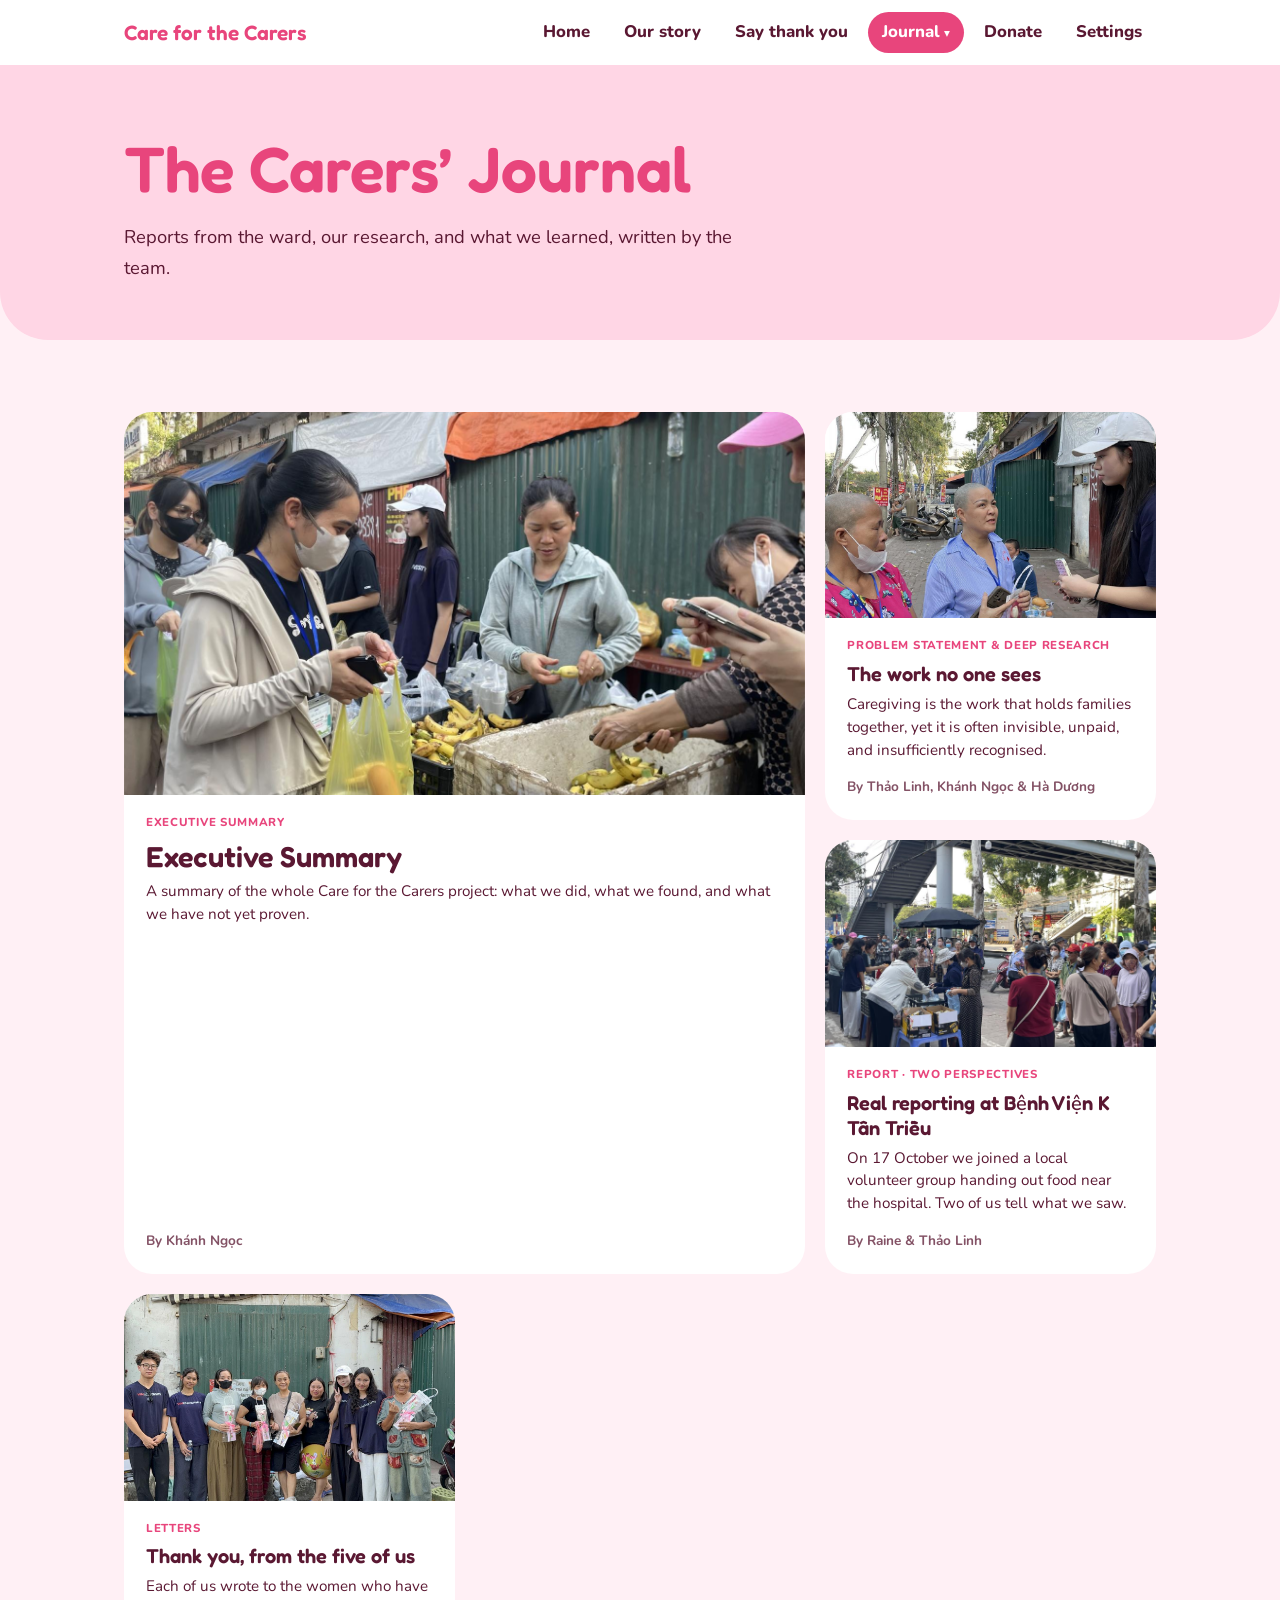
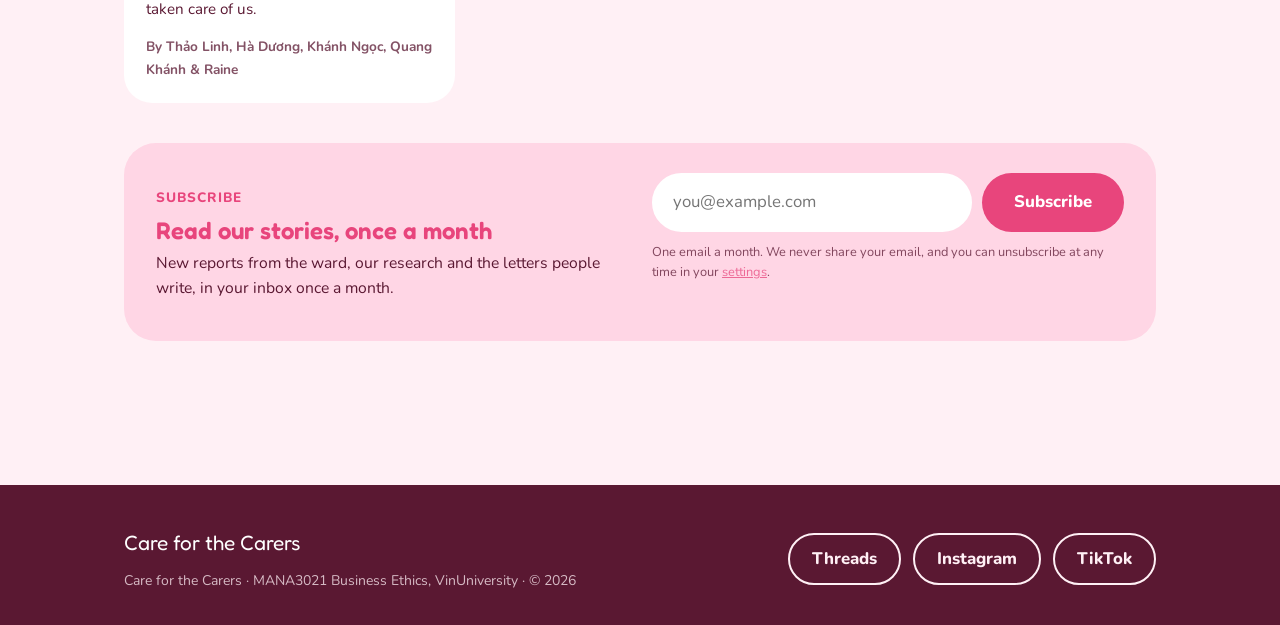
==== Bizethics/blog.html @ f66e5d3a "Add personal settings, live tracking badge, children photos and a new Journal draft - Personal setti" ====
<!DOCTYPE html>
<html lang="en">
<head>
<meta charset="utf-8">
<meta name="viewport" content="width=device-width, initial-scale=1">
<title>The Carers’ Journal · Care for the Carers</title>
<meta name="description" content="Reports from the ward, our research, and what we learned, written by the Care for the Carers team.">
<link rel="preconnect" href="https://fonts.googleapis.com">
<link href="https://fonts.googleapis.com/css2?family=Fredoka:wght@500;600&family=Nunito:wght@400;600;700;800&display=swap" rel="stylesheet">
<link rel="stylesheet" href="webbiz.css">
</head>
<body>

<nav>
  <div class="wrap">
    <a class="brand" href="web.html">Care for the Carers</a>
    <button class="menu-btn" type="button" aria-expanded="false">Menu</button>
    <ul>
      <li><a href="web.html">Home</a></li>
      <li><a href="story.html">Our story</a></li>
      <li><a href="thank-you.html">Say thank you</a></li>
      <li class="has-sub"><a href="blog.html">Journal<span class="caret" aria-hidden="true">&#9662;</span></a><ul class="sub" data-journal></ul></li>
      <li><a href="donate.html">Donate</a></li>
      <li><a href="account.html">Settings</a></li>
    </ul>
  </div>
</nav>

<main id="blog"></main>

<div class="lb" id="lb" aria-hidden="true"><img id="lbImg" alt=""></div>

<footer>
  <div class="wrap">
    <div><div class="brand">Care for the Carers</div><small>Care for the Carers · MANA3021 Business Ethics, VinUniversity · © 2026</small></div>
    <div class="social">
      <a href="https://www.threads.com/@dearm0m___?xmt=AQG04RvTUE1UEmttTiscVIee2t9sTj5icMl1IoDCkXUpfE8" target="_blank" rel="noopener">Threads</a>
      <a href="https://www.instagram.com/dearm0m___/" target="_blank" rel="noopener">Instagram</a>
      <a href="https://www.tiktok.com/@dearm0m___?fbclid=PAZXh0bgNhZW0CMTEAcGRvZgJzcnRjBmFwcF9pZA85MzY2MTk3NDMzOTI0NTkAAafg11mD12dhVJ9uT3EhNjr3ufzcEZuEaGsdpc_GfztZ3JC1G10YS2GTT2I4hw_aem_os5w2HNYPnUmmOeqrgshLQ" target="_blank" rel="noopener">TikTok</a>
    </div>
  </div>
</footer>

<script src="site-data.js"></script>
<script src="site.js"></script>
<script>
  // Journal: blog.html lists every report; blog.html?post=<slug> shows one. Posts live in site-data.js.
  var esc = Site.esc, box = document.getElementById("blog");
  var slug = new URLSearchParams(location.search).get("post");
  // Hidden drafts are not listed anywhere, but open from a direct link so the team can write them
  var post = SITE.posts.concat(SITE.hiddenPosts || []).filter(function (p) { return p.slug === slug; })[0];

  function youtube(url) {
    var id = (url.match(/(?:youtu\.be\/|v=|embed\/)([\w-]{11})/) || [])[1];
    return id ? "https://www.youtube.com/embed/" + id : "";
  }

  // A paragraph kept word for word, with its key phrases highlighted
  function marked(text, marks) {
    var html = esc(text);
    (marks || []).forEach(function (m) {
      var e = esc(m), i = html.indexOf(e);
      if (i < 0) { console.warn("Highlight not found in paragraph:", m); return; }
      html = html.slice(0, i) + '<mark>' + e + '</mark>' + html.slice(i + e.length);
    });
    return html;
  }

  function block(b) {
    if (typeof b === "string") return '<p>' + esc(b) + '</p>';
    if (b.p) return '<p>' + marked(b.p, b.mark) + '</p>';
    if (b.person) return '<div class="person"><span class="avatar" aria-hidden="true">' + esc(b.person.charAt(0)) + '</span>' +
      '<div><h2>' + esc(b.title || b.person) + '</h2><span class="role">' + esc(b.person) + ' · ' + esc(b.role || "") + '</span>' +
      (b.quote ? '<p class="sum-quote">“' + esc(b.quote) + '”</p>' : "") + '</div></div>';
    if (b.h) return '<h2 id="' + anchor(b.h) + '">' + esc(b.h) + '</h2>';
    if (b.list) return '<ul class="prose-list">' + b.list.map(function (t) { return '<li>' + marked(t, b.mark) + '</li>'; }).join("") + '</ul>';
    if (b.stat) return '<div class="stat-block"><b>' + esc(b.stat) + '</b><span>' + esc(b.text) + '</span>' + (b.source ? '<cite>' + esc(b.source) + '</cite>' : "") + '</div>';
    if (b.quote) return '<blockquote><p>' + esc(b.quote) + '</p>' + (b.by ? '<span class="by">' + esc(b.by) + '</span>' : "") + '</blockquote>';
    if (b.image) return '<figure' + (b.tall ? ' class="tall"' : "") + '><img src="' + esc(b.image) + '" alt="' + esc(b.caption || "") + '" data-zoom onerror="this.parentNode.remove()">' + (b.caption ? '<figcaption>' + esc(b.caption) + '</figcaption>' : "") + '</figure>';
    if (b.todo) return '<p class="todo">' + esc(b.todo) + '</p>';
    if ("video" in b) {
      var src = b.video ? youtube(b.video) : "";
      return src
        ? '<div class="video"><iframe src="' + esc(src) + '" title="' + esc(b.title || "Video") + '" allow="encrypted-media; picture-in-picture" allowfullscreen loading="lazy"></iframe></div>'
        : '<div class="video empty"><b>Video coming soon</b><span>' + esc(b.title || "") + '</span></div>';
    }
    if (b.table) return '<div class="tablebox"><table><thead><tr>' +
      b.table.head.map(function (h) { return '<th>' + esc(h) + '</th>'; }).join("") + '</tr></thead><tbody>' +
      b.table.rows.map(function (r) { return '<tr>' + r.map(function (c) { return '<td>' + esc(c) + '</td>'; }).join("") + '</tr>'; }).join("") +
      '</tbody></table></div>';
    return "";
  }

  // An id for a section heading, so the agenda can link to it
  function anchor(text) {
    return "s-" + text.toLowerCase().normalize("NFD").replace(/[̀-ͯ]/g, "").replace(/[^a-z0-9]+/g, "-").replace(/^-|-$/g, "");
  }

  // Side outline, like Google Docs: a dash per section that opens into the list of titles on hover or tap
  var outline = "";
  function agenda(list, title, hasSources) {
    var items = list.filter(function (b) { return b && b.h; }).map(function (b) {
      return '<li><a href="#' + anchor(b.h) + '"><span class="dash" aria-hidden="true"></span><span class="label">' + esc(b.h) + '</span></a></li>';
    });
    if (hasSources) items.push('<li><a href="#s-references"><span class="dash" aria-hidden="true"></span><span class="label">References</span></a></li>');
    return '<nav class="outline" id="outline" aria-label="' + esc(title) + '">' +
      '<button class="outline-toggle" type="button" aria-expanded="false" aria-controls="outline">' + esc(title) + '</button>' +
      '<b class="outline-title">' + esc(title) + '</b><ol>' + items.join("") + '</ol></nav>';
  }

  // Stat blocks that follow each other sit side by side in one grid
  function body(list, hasSources) {
    var html = "", stats = [];
    function flush() { if (stats.length) html += '<div class="stat-grid">' + stats.join("") + '</div>'; stats = []; }
    list.forEach(function (b) {
      if (b && b.toc) outline = agenda(list, b.toc, hasSources);
      else if (b && b.stat) stats.push(block(b));
      else { flush(); html += block(b); }
    });
    flush();
    return html;
  }

  // Shows the outline beside the article and marks the section being read
  function startOutline() {
    if (!outline) return;
    document.body.insertAdjacentHTML("beforeend", outline);
    var nav = document.getElementById("outline"), toggle = nav.querySelector(".outline-toggle");
    var links = [].slice.call(nav.querySelectorAll("a"));
    var targets = links.map(function (a) { return document.getElementById(a.getAttribute("href").slice(1)); });

    function mark() {
      var current = 0;
      targets.forEach(function (t, i) { if (t && t.getBoundingClientRect().top < window.innerHeight * 0.35) current = i; });
      links.forEach(function (a, i) { a.classList.toggle("on", i === current); });
      var article = document.querySelector(".article"), r = article.getBoundingClientRect();
      nav.classList.toggle("shown", r.top < window.innerHeight * 0.6 && r.bottom > window.innerHeight * 0.4);
    }
    window.addEventListener("scroll", mark, { passive: true });
    window.addEventListener("resize", mark);
    mark();

    // On touch screens there is no hover: tap the dashes to open, tap a title or outside to close
    function setOpen(open) { nav.classList.toggle("open", open); toggle.setAttribute("aria-expanded", open); }
    toggle.addEventListener("click", function () { setOpen(!nav.classList.contains("open")); });
    nav.addEventListener("click", function (e) { if (e.target.closest("a")) setOpen(false); });
    document.addEventListener("click", function (e) { if (!nav.contains(e.target)) setOpen(false); });
  }

  function source(s) {
    if (typeof s === "string") return '<li>' + esc(s) + '</li>';
    return '<li>' + esc(s.text) + (s.url ? ': <a href="' + esc(s.url) + '" target="_blank" rel="noopener">' + esc(s.url) + '</a>' : "") + '</li>';
  }

  function minutes(p) {
    var words = p.body.reduce(function (n, b) {
      var t = typeof b === "string" ? b : (b.p || b.quote || b.text || "");
      return n + t.split(/\s+/).length;
    }, 0);
    return Math.max(1, Math.round(words / 200));
  }

  if (post) {
    document.title = post.title + " · The Carers’ Journal";
    var others = SITE.posts.filter(function (p) { return p !== post; });
    box.innerHTML =
      '<header class="page-head article-head"><div class="wrap narrow">' +
        '<a class="back" href="blog.html">← All reports</a>' +
        '<span class="kicker-pill">' + esc(post.kicker) + (post.draft ? ' <span class="draft-tag">Draft</span>' : "") + '</span>' +
        '<h1>' + esc(post.title) + '</h1>' +
        '<p>' + esc(post.standfirst) + '</p>' +
        '<div class="byline"><span class="authors">By ' + esc(Site.authors(post)) + '</span><span>' + esc(Site.longDate(post.date)) + '</span><span>' + minutes(post) + ' min read</span></div>' +
      '</div></header>' +
      '<article class="wrap narrow article">' +
        ("audio" in post ? (post.audio
          ? '<div class="listen"><span>🎧 Listen to this report</span><audio controls preload="none" src="' + esc(post.audio) + '"></audio></div>'
          : '<div class="listen empty"><span>🎧 Voice reading coming soon</span></div>') : "") +
        (post.image ? '<figure class="hero-img' + (post.imageTall ? " tall" : "") + '"><img src="' + esc(post.image) + '" alt="' + esc(post.caption || "") + '" data-zoom onerror="this.parentNode.remove()">' + (post.caption ? '<figcaption>' + esc(post.caption) + '</figcaption>' : "") + '</figure>' : "") +
        '<div class="prose">' + body(post.body, post.sources && post.sources.length > 0) + '</div>' +
        (post.sources && post.sources.length ? '<div class="sources" id="s-references"><h2>References</h2><ul>' + post.sources.map(source).join("") + '</ul></div>' : "") +
        '<div data-subscribe="article"></div>' +
      '</article>' +
      '<section class="wrap" style="padding-top: 24px;"><h2>More from the Journal</h2><div class="journal">' +
        others.slice(0, 3).map(function (p) { return Site.journalCard(p, false); }).join("") +
      '</div></section>';
    startOutline();
  } else {
    box.innerHTML =
      '<header class="page-head"><div class="wrap"><h1>The Carers’ Journal</h1>' +
      '<p>Reports from the ward, our research, and what we learned, written by the team.</p></div></header>' +
      '<section><div class="wrap"><div class="journal">' +
        SITE.posts.map(function (p, i) { return Site.journalCard(p, i === 0); }).join("") +
      '</div><div data-subscribe="journal"></div></div></section>';
  }
</script>
</body>
</html>
---- Bizethics/webbiz.css ----
/* Care for the Carers: shared styles for every page */
:root { --blush:#fff0f5; --petal:#ffd6e5; --rose:#e8457c; --berry:#5a1832; --peach:#ffc5a8; --white:#fff; --green:#1f9d63; --ink:#2b1d16; --paper:#fbf7f0; }
* { box-sizing: border-box; margin: 0; }
html { scroll-behavior: smooth; }
body { font-family: "Nunito", system-ui, sans-serif; background: var(--blush); color: var(--berry); line-height: 1.7; font-size: 1.05rem; }
h1, h2, h3 { font-family: "Fredoka", "Nunito", sans-serif; font-weight: 600; line-height: 1.15; }
a { color: var(--rose); }
img { max-width: 100%; }
:focus-visible { outline: 3px solid var(--berry); outline-offset: 3px; }
.wrap { max-width: 1080px; margin: 0 auto; padding: 0 24px; }
section { padding: 72px 0; }
h2 { font-size: clamp(1.8rem, 4.5vw, 2.6rem); margin-bottom: 20px; color: var(--rose); }
.lede { max-width: 60ch; margin-bottom: 28px; font-size: 1.1rem; }
.eyebrow { display: inline-block; font-weight: 800; font-size: .85rem; letter-spacing: .08em; text-transform: uppercase; color: var(--rose); margin-bottom: 8px; }

/* ===== Navigation (one tab per page) ===== */
nav { background: var(--white); border-bottom: 3px solid var(--petal); position: sticky; top: 0; z-index: 20; }
nav .wrap { display: flex; justify-content: space-between; align-items: center; gap: 16px; padding-top: 12px; padding-bottom: 12px; }
nav .brand { font-family: "Fredoka", sans-serif; font-size: 1.3rem; color: var(--rose); text-decoration: none; font-weight: 600; white-space: nowrap; }
nav ul { list-style: none; padding: 0; display: flex; gap: 6px; flex-wrap: wrap; }
nav ul a { display: block; text-decoration: none; font-weight: 800; color: var(--berry); padding: 6px 14px; border-radius: 999px; transition: background .2s, color .2s; }
nav ul a:hover { color: var(--rose); background: var(--blush); }
nav ul a[aria-current="page"] { background: var(--rose); color: var(--white); }
.menu-btn { display: none; background: var(--blush); border: 0; border-radius: 12px; padding: 8px 12px; font: inherit; font-weight: 800; color: var(--berry); cursor: pointer; }
@media (max-width: 760px) {
  .menu-btn { display: block; }
  nav ul { display: none; position: absolute; left: 0; right: 0; top: 100%; background: var(--white); flex-direction: column; padding: 8px 16px 16px; border-bottom: 3px solid var(--petal); }
  nav.open ul { display: flex; }
}

/* ===== Buttons ===== */
.actions { display: flex; gap: 16px; flex-wrap: wrap; align-items: center; margin-top: 32px; }
.btn { display: inline-block; padding: 14px 32px; background: var(--rose); color: var(--white); text-decoration: none; border-radius: 999px; border: 0; font: inherit; font-weight: 800; cursor: pointer; transition: background .2s, transform .15s; }
.btn:hover { background: var(--berry); }
.btn.alt { background: var(--white); color: var(--rose); border: 3px solid var(--rose); padding: 11px 29px; }
.btn.alt:hover { background: var(--rose); color: var(--white); }
.btn:active { transform: scale(.96); }
.btn[disabled] { opacity: .5; cursor: not-allowed; }
#hugCount { font-weight: 800; }

.heart { position: fixed; z-index: 200; pointer-events: none; color: var(--rose); font-size: 1.6rem; animation: rise 1.1s ease-out forwards; }
@keyframes rise { to { transform: translate(var(--dx), -140px) scale(.4); opacity: 0; } }

/* ===== Page header + hero ===== */
.hero { background: var(--petal); padding: 88px 0 96px; border-radius: 0 0 48px 48px; }
.hero h1 { font-size: clamp(2.6rem, 9vw, 5.5rem); color: var(--rose); max-width: 12ch; }
.hero p { max-width: 52ch; margin-top: 20px; font-size: 1.2rem; }
.page-head { background: var(--petal); padding: 64px 0 56px; border-radius: 0 0 48px 48px; }
.page-head h1 { font-size: clamp(2.2rem, 7vw, 4rem); color: var(--rose); max-width: 18ch; }
.page-head p { max-width: 56ch; margin-top: 16px; font-size: 1.15rem; }

/* ===== Executive summary ===== */
.summary { display: grid; grid-template-columns: 1.3fr 1fr; gap: 40px; align-items: start; }
.summary p { margin-bottom: 16px; max-width: 62ch; }
.points { display: grid; gap: 14px; }
.points div { background: var(--white); border-radius: 24px 24px 24px 6px; padding: 18px 22px; }
.points b { display: block; font-family: "Fredoka", sans-serif; color: var(--rose); font-size: 1.15rem; }
@media (max-width: 760px) { .summary { grid-template-columns: 1fr; } }

/* ===== KPIs ===== */
.kpis { display: grid; grid-template-columns: repeat(auto-fit, minmax(220px, 1fr)); gap: 18px; }
.kpi { background: var(--white); border-radius: 28px; padding: 22px 24px; position: relative; overflow: hidden; }
.kpi .val { font-family: "Fredoka", sans-serif; font-size: 2.6rem; color: var(--rose); line-height: 1.1; display: block; }
.kpi .lbl { font-weight: 800; display: block; }
.kpi .sub { font-size: .9rem; opacity: .8; display: block; margin-top: 4px; }
.kpi .track { height: 10px; margin-top: 12px; }
.kpi .track div { height: 100%; width: 0; background: linear-gradient(90deg, var(--rose), var(--peach)); border-radius: 999px; transition: width 1.2s ease-out; }
.live { display: inline-flex; align-items: center; gap: 8px; font-weight: 800; font-size: .9rem; color: var(--green); margin-bottom: 20px; }
.live::before { content: ""; width: 10px; height: 10px; border-radius: 50%; background: var(--green); animation: pulse 1.6s infinite; }
@keyframes pulse { 50% { box-shadow: 0 0 0 6px rgba(31,157,99,.2); } }
.timeline { list-style: none; padding: 0; margin-top: 32px; border-left: 4px solid var(--petal); max-width: 640px; }
.timeline li { position: relative; padding: 0 0 18px 24px; }
.timeline li::before { content: ""; position: absolute; left: -10px; top: 6px; width: 16px; height: 16px; border-radius: 50%; background: var(--rose); border: 3px solid var(--blush); }
.timeline time { display: block; font-weight: 800; font-size: .9rem; color: var(--rose); }

/* ===== Photos + lightbox ===== */
.gallery { display: grid; grid-template-columns: repeat(auto-fit, minmax(260px, 1fr)); gap: 20px; }
.gallery figure { background: linear-gradient(135deg, var(--petal), var(--peach)); border-radius: 28px; overflow: hidden; aspect-ratio: 4/3; position: relative; }
.gallery img { width: 100%; height: 100%; object-fit: cover; display: block; transition: transform .4s; cursor: zoom-in; }
.gallery figure:hover img { transform: scale(1.06); }
.gallery figcaption { position: absolute; left: 0; right: 0; bottom: 0; padding: 10px 16px; background: rgba(90,24,50,.65); color: var(--white); font-size: .95rem; pointer-events: none; }
.lb { position: fixed; inset: 0; background: rgba(90,24,50,.88); display: none; align-items: center; justify-content: center; z-index: 100; padding: 24px; cursor: zoom-out; }
.lb.open { display: flex; }
.lb img { max-width: 100%; max-height: 90vh; border-radius: 20px; }

/* ===== Video ===== */
.videos { display: grid; grid-template-columns: repeat(auto-fit, minmax(300px, 1fr)); gap: 24px; }
.video { aspect-ratio: 16/9; border-radius: 28px; overflow: hidden; background: var(--petal); }
.video iframe { width: 100%; height: 100%; border: 0; display: block; }
.video.empty { display: flex; flex-direction: column; align-items: center; justify-content: center; text-align: center; padding: 24px; border: 3px dashed var(--rose); background: var(--white); }
.video.empty b { font-family: "Fredoka", sans-serif; font-size: 1.3rem; color: var(--rose); }
.video-title { font-weight: 800; margin-top: 10px; }

/* ===== Donate ===== */
.band { background: var(--berry); color: var(--blush); border-radius: 48px; padding: 48px 40px; display: grid; grid-template-columns: 1fr auto; gap: 24px; align-items: center; }
.band h2 { color: var(--white); }
.band .track { background: rgba(255,255,255,.2); }
@media (max-width: 760px) { .band { grid-template-columns: 1fr; padding: 36px 24px; } }
.donate { background: var(--white); border-radius: 48px; padding: 48px 32px; }
.donate .box { display: grid; grid-template-columns: 1fr auto; gap: 32px; align-items: center; }
.chips { display: flex; gap: 10px; flex-wrap: wrap; margin-top: 20px; }
.chip { padding: 8px 18px; border-radius: 999px; border: 3px solid var(--petal); background: var(--white); color: var(--berry); font: inherit; font-weight: 800; cursor: pointer; }
.chip:hover { border-color: var(--rose); }
.chip.on { background: var(--rose); border-color: var(--rose); color: var(--white); }
#impact { margin-top: 12px; min-height: 3.4em; font-weight: 600; }
.acct { background: var(--blush); border: 3px dashed var(--rose); border-radius: 28px; padding: 24px; margin-top: 16px; }
.acct dt { font-size: .9rem; font-weight: 800; }
.acct dd { font-size: 1.15rem; margin-bottom: 10px; }
.acct dd.num { font-family: "Fredoka", sans-serif; font-size: 1.8rem; color: var(--rose); letter-spacing: .04em; }
.qr-box { margin: 0; text-align: center; }
.qr { width: 224px; padding: 12px; background: var(--white); border-radius: 20px; border: 3px solid var(--petal); margin: 0 auto; }
.qr img, .qr canvas { display: block; width: 100% !important; height: auto !important; }
.qr-box figcaption { font-size: .85rem; font-weight: 700; margin-top: 8px; opacity: .8; }
@media (max-width: 640px) { .donate .box { grid-template-columns: 1fr; } }

/* ===== Statement ===== */
.goal { background: var(--white); border-radius: 28px; padding: 20px 24px; margin-bottom: 16px; }
.track { height: 22px; background: var(--petal); border-radius: 999px; overflow: hidden; margin-top: 8px; }
.bar { height: 100%; width: 0; background: linear-gradient(90deg, var(--rose), var(--peach)); border-radius: 999px; transition: width 1.2s ease-out; }
.sum { display: grid; grid-template-columns: repeat(auto-fit, minmax(200px, 1fr)); gap: 16px; margin-bottom: 24px; }
.sum div { background: var(--white); border-radius: 28px; padding: 20px 24px; }
.sum span { display: block; font-size: .9rem; font-weight: 800; }
.sum b { font-family: "Fredoka", sans-serif; font-size: 1.7rem; }
.sum .in b { color: var(--green); }
.sum .out b { color: var(--rose); }
.tablebox { background: var(--white); border-radius: 28px; padding: 8px 24px; overflow-x: auto; }
table { width: 100%; border-collapse: collapse; min-width: 480px; }
th, td { text-align: left; padding: 12px 8px; border-bottom: 2px solid var(--petal); }
th { font-size: .9rem; }
th.amt, td.amt { text-align: right; }
td.amt { font-weight: 800; white-space: nowrap; }
td.in { color: var(--green); }
td.out { color: var(--rose); }

/* ===== Story ===== */
.story p { max-width: 62ch; margin-bottom: 16px; }
.story h3 { font-size: 1.5rem; margin: 44px 0 12px; }
.stats { display: grid; grid-template-columns: repeat(auto-fit, minmax(220px, 1fr)); gap: 20px; margin: 28px 0; }
.stats div { background: var(--white); border-radius: 28px 28px 28px 6px; padding: 24px; transition: transform .2s; }
.stats div:hover { transform: rotate(-1.5deg) translateY(-4px); }
.stats b { display: block; font-family: "Fredoka", sans-serif; font-size: 2.4rem; color: var(--rose); line-height: 1.1; }
.pull { border-left: 6px solid var(--rose); background: var(--petal); border-radius: 0 28px 28px 0; padding: 24px 28px; margin: 24px 0; max-width: 62ch; }
.pull p { font-family: "Fredoka", sans-serif; font-size: 1.3rem; line-height: 1.4; margin: 0; max-width: none; }
.cta-card { background: var(--white); border: 3px dashed var(--rose); border-radius: 28px; padding: 28px; margin-top: 24px; max-width: 62ch; }
.cta-card p:last-of-type { margin-bottom: 0; }

/* ===== Journal: reports in the site's own style, set for easy reading ===== */
.draft-tag { font-family: "Nunito", sans-serif; font-size: .7rem; font-weight: 800; text-transform: uppercase; letter-spacing: .04em; background: var(--peach); color: var(--berry); padding: 2px 8px; border-radius: 999px; margin-left: 6px; vertical-align: middle; }
.wrap.narrow { max-width: 760px; }
.back { font-weight: 800; color: var(--rose); text-decoration: none; display: table; margin-bottom: 18px; }
.article-head .kicker-pill { display: block; }
.back:hover { text-decoration: underline; }
.article-head h1 { font-size: clamp(2rem, 5.5vw, 3.2rem); max-width: none; margin-top: 8px; }
.article-head p { max-width: none; font-size: 1.2rem; line-height: 1.6; }
.byline { display: flex; flex-wrap: wrap; gap: 8px; margin-top: 22px; padding-top: 16px; border-top: 2px solid rgba(232,69,124,.25); font-size: .92rem; }
.byline span { background: rgba(255,255,255,.65); border-radius: 999px; padding: 3px 12px; }
.authors { font-weight: 800; }
.article { padding-top: 40px; padding-bottom: 8px; }
.hero-img { margin: 0 0 36px; }
.hero-img img, .prose figure img { width: 100%; display: block; border-radius: 28px; aspect-ratio: 16/9; object-fit: cover; cursor: zoom-in; }
/* Portrait campaign graphics are shown whole, not cropped */
.hero-img.tall img, .prose figure.tall img { aspect-ratio: auto; width: auto; max-width: min(100%, 460px); max-height: 640px; margin: 0 auto; object-fit: contain; }
.hero-img.tall figcaption, .prose figure.tall figcaption { text-align: center; }
.hero-img figcaption, .prose figcaption { font-size: .9rem; margin-top: 8px; opacity: .75; }

.prose { font-size: 1.13rem; line-height: 1.85; }
.prose > p { margin-bottom: 1.15em; }
.prose > p:first-child { font-size: 1.22rem; }
.prose h2 { font-size: clamp(1.45rem, 3.5vw, 1.8rem); color: var(--rose); margin: 1.9em 0 .55em; line-height: 1.25; }
.prose figure { margin: 1.8em 0; }
.prose .video { margin: 0 0 1.8em; }
.stat-grid { display: grid; grid-template-columns: repeat(auto-fit, minmax(240px, 1fr)); gap: 16px; margin: 1.6em 0 1.9em; }
.stat-block { background: var(--white); border-radius: 28px 28px 28px 6px; padding: 20px 22px; line-height: 1.55; font-size: 1rem; }
.stat-block b { display: block; font-family: "Fredoka", sans-serif; font-weight: 600; font-size: 2.3rem; line-height: 1.1; color: var(--rose); margin-bottom: 6px; }
.stat-block cite { display: block; font-style: normal; font-weight: 800; font-size: .78rem; letter-spacing: .05em; text-transform: uppercase; opacity: .65; margin-top: 10px; }
.prose blockquote { margin: 1.8em 0; padding: 22px 26px; background: var(--petal); border-left: 6px solid var(--rose); border-radius: 0 28px 28px 0; }
.prose blockquote p { font-family: "Fredoka", sans-serif; font-size: 1.3rem; line-height: 1.45; }
.prose blockquote .by { display: block; font-size: .95rem; margin-top: 10px; opacity: .8; }
.prose .tablebox { margin: 1.6em 0 1.9em; padding: 8px 22px; }
.prose table { min-width: 0; font-size: 1rem; line-height: 1.55; }
.prose th, .prose td { vertical-align: top; }
.prose .todo { font-size: .98rem; line-height: 1.6; border: 2px dashed var(--rose); border-radius: 18px; padding: 12px 16px; margin: 1.4em 0; background: var(--white); }
.prose .todo::before { content: "To write · "; font-weight: 800; color: var(--rose); }
.prose mark, .first mark { background: linear-gradient(transparent 45%, rgba(255,197,168,.85) 45%); color: inherit; font-weight: 700; padding: 0 2px; border-radius: 2px; }
.person { display: grid; grid-template-columns: auto 1fr; gap: 18px; align-items: start; background: var(--white); border-radius: 28px; padding: 24px 26px; margin: 2.4em 0 1.4em; }
.person .avatar { width: 56px; height: 56px; border-radius: 50%; background: var(--petal); color: var(--rose); display: grid; place-items: center; font-family: "Fredoka", sans-serif; font-size: 1.6rem; }
.prose .person h2 { margin: 0 0 2px; font-size: 1.45rem; }
.person .role { display: block; font-size: .88rem; font-weight: 700; opacity: .7; }
.person .sum-quote { font-family: "Fredoka", sans-serif; font-size: 1.25rem; line-height: 1.4; color: var(--berry); margin-top: 12px; padding-left: 14px; border-left: 4px solid var(--rose); }
.listen { display: flex; flex-wrap: wrap; gap: 12px; align-items: center; background: var(--white); border-radius: 999px; padding: 10px 14px 10px 22px; margin-bottom: 24px; font-weight: 800; }
.listen audio { flex: 1; min-width: 220px; height: 40px; }
.listen.empty { border: 2px dashed var(--rose); color: var(--rose); background: transparent; padding: 10px 22px; }
.sources { margin-top: 40px; background: var(--white); border-radius: 24px; padding: 18px 24px; font-size: .95rem; }
.sources ul { margin: 6px 0 0 18px; }
@media (max-width: 560px) { .prose { font-size: 1.06rem; } .prose > p:first-child { font-size: 1.12rem; } }


/* ===== Nav dropdown: the Journal posts ===== */
nav .has-sub { position: relative; }
nav .sub { display: none; position: absolute; top: 100%; right: 0; min-width: 300px; list-style: none; padding: 10px; margin-top: 6px; background: var(--white); border: 3px solid var(--petal); border-radius: 22px; box-shadow: 0 12px 32px rgba(90,24,50,.15); flex-direction: column; gap: 2px; }
nav .sub::before { content: ""; position: absolute; left: 0; right: 0; top: -12px; height: 12px; }
nav .has-sub:hover .sub, nav .has-sub:focus-within .sub { display: flex; }
nav .sub a { font-weight: 700; padding: 8px 12px; border-radius: 14px; line-height: 1.35; }
nav .sub a small { display: block; font-weight: 800; font-size: .72rem; letter-spacing: .06em; text-transform: uppercase; color: var(--rose); }
nav .caret { font-size: .7em; margin-left: 4px; }
@media (max-width: 760px) {
  nav .sub { display: flex; position: static; min-width: 0; margin: 0 0 4px 12px; border: 0; box-shadow: none; padding: 0; border-left: 3px solid var(--petal); border-radius: 0; }
}

/* ===== Summary: two tracks + team ===== */
.tracks { display: grid; grid-template-columns: 1fr 1fr; gap: 20px; margin: 28px 0 16px; }
.track-card { background: var(--white); border-radius: 28px; padding: 26px 28px; position: relative; }
.track-card.main { border: 3px solid var(--rose); }
.track-card .tag { display: inline-block; font-weight: 800; font-size: .78rem; letter-spacing: .06em; text-transform: uppercase; padding: 3px 12px; border-radius: 999px; background: var(--petal); color: var(--berry); margin-bottom: 10px; }
.track-card.main .tag { background: var(--rose); color: var(--white); }
.track-card h3 { font-size: 1.4rem; color: var(--rose); margin-bottom: 10px; }
.track-card dl { display: grid; gap: 8px; }
.track-card dt { font-weight: 800; font-size: .85rem; text-transform: uppercase; letter-spacing: .05em; opacity: .75; }
.track-card dd { margin: 0 0 6px; }
.synergy { background: var(--berry); color: var(--blush); border-radius: 28px; padding: 24px 28px; display: grid; grid-template-columns: auto 1fr; gap: 20px; align-items: center; }
.synergy .loop { font-size: 2.4rem; line-height: 1; }
.synergy b { color: var(--white); }
.team { display: flex; flex-wrap: wrap; gap: 10px; margin-top: 18px; }
.team span { background: var(--white); border-radius: 999px; padding: 6px 16px 6px 6px; display: inline-flex; align-items: center; gap: 10px; font-weight: 800; }
.team i { font-style: normal; width: 32px; height: 32px; border-radius: 50%; background: var(--petal); color: var(--rose); display: grid; place-items: center; font-family: "Fredoka", sans-serif; }
.team small { display: block; font-weight: 600; font-size: .78rem; opacity: .75; line-height: 1.2; }
@media (max-width: 760px) { .tracks { grid-template-columns: 1fr; } .synergy { grid-template-columns: 1fr; } }

/* ===== Social media (aimed at young people) ===== */
.social-hero { background: var(--white); border-radius: 48px; padding: 48px 40px; display: grid; grid-template-columns: 1.1fr 1fr; gap: 36px; align-items: center; }
.social-hero h2 .vi { display: block; font-size: .6em; color: var(--berry); margin-top: 4px; }
.channels { display: grid; gap: 12px; }
.channel { display: flex; align-items: center; justify-content: space-between; gap: 12px; padding: 16px 22px; border-radius: 22px; border: 3px solid var(--petal); text-decoration: none; color: var(--berry); font-weight: 800; transition: transform .2s, border-color .2s, background .2s; }
.channel:hover { border-color: var(--rose); background: var(--blush); transform: translateX(6px); }
.channel span { font-family: "Fredoka", sans-serif; font-size: 1.3rem; color: var(--rose); }
.channel small { font-weight: 700; opacity: .75; }
.questions { list-style: none; padding: 0; display: grid; gap: 10px; margin: 18px 0 0; }
.questions li { background: var(--blush); border-radius: 18px 18px 18px 4px; padding: 10px 16px; font-weight: 700; }
@media (max-width: 760px) { .social-hero { grid-template-columns: 1fr; padding: 32px 22px; } }
.stat-head { display: flex; justify-content: space-between; align-items: baseline; gap: 12px; flex-wrap: wrap; margin: 40px 0 14px; }
.stat-head h3 { font-size: 1.4rem; }
.kpi .val.pending { font-size: 1.4rem; color: var(--berry); opacity: .55; padding: 8px 0 6px; }

/* ===== Timeline (brief, horizontal on wide screens) ===== */
.steps { list-style: none; padding: 0; display: grid; grid-template-columns: repeat(5, 1fr); gap: 14px; counter-reset: step; }
.steps li { background: var(--white); border-radius: 24px; padding: 18px; position: relative; }
.steps li::before { counter-increment: step; content: counter(step); position: absolute; top: -12px; left: 18px; width: 28px; height: 28px; border-radius: 50%; background: var(--rose); color: var(--white); font-weight: 800; display: grid; place-items: center; font-size: .9rem; }
.steps time { display: block; font-weight: 800; color: var(--rose); margin-top: 6px; }
.steps b { display: block; font-family: "Fredoka", sans-serif; font-size: 1.1rem; line-height: 1.25; margin: 2px 0 6px; }
.steps p { font-size: .92rem; line-height: 1.5; }
@media (max-width: 900px) { .steps { grid-template-columns: 1fr 1fr; } }
@media (max-width: 520px) { .steps { grid-template-columns: 1fr; } }

/* ===== Journal cards (home) ===== */
.journal { display: grid; grid-template-columns: repeat(3, 1fr); gap: 20px; }
.jcard { background: var(--white); border-radius: 28px; overflow: hidden; text-decoration: none; color: var(--berry); display: flex; flex-direction: column; transition: transform .25s, box-shadow .25s; }
.jcard:hover { transform: translateY(-6px); box-shadow: 0 14px 30px rgba(90,24,50,.12); }
.jcard img { width: 100%; aspect-ratio: 16/10; object-fit: cover; display: block; background: var(--petal); }
.jcard .txt { padding: 18px 22px 22px; display: flex; flex-direction: column; gap: 6px; flex: 1; }
.jcard h3 { font-size: 1.25rem; line-height: 1.25; }
.jcard p { font-size: .95rem; line-height: 1.5; }
.jcard .by { font-size: .85rem; font-weight: 700; opacity: .75; margin-top: auto; padding-top: 8px; }
.jcard.lead { grid-column: span 2; grid-row: span 2; }
.jcard.lead img { aspect-ratio: 16/9; }
.jcard.lead h3 { font-size: 1.8rem; }
.kicker-pill { align-self: flex-start; font-weight: 800; font-size: .72rem; letter-spacing: .06em; text-transform: uppercase; color: var(--rose); }
@media (max-width: 900px) { .journal { grid-template-columns: 1fr 1fr; } .jcard.lead { grid-column: span 2; grid-row: auto; } }
@media (max-width: 560px) { .journal { grid-template-columns: 1fr; } .jcard.lead { grid-column: auto; } }

/* ===== Moments: small photos that drift by ===== */
.marquee { overflow: hidden; border-radius: 28px; -webkit-mask-image: linear-gradient(90deg, transparent, #000 6%, #000 94%, transparent); mask-image: linear-gradient(90deg, transparent, #000 6%, #000 94%, transparent); }
.marquee .belt { display: flex; gap: 14px; width: max-content; animation: drift var(--dur, 40s) linear infinite; }
.marquee:hover .belt, .marquee:focus-within .belt { animation-play-state: paused; }
.marquee figure { width: 220px; flex: none; margin: 0; border-radius: 20px; overflow: hidden; aspect-ratio: 4/5; background: var(--petal); position: relative; transform: rotate(var(--r, 0deg)); }
.marquee img { width: 100%; height: 100%; object-fit: cover; display: block; cursor: zoom-in; transition: transform .4s; }
.marquee figure:hover img { transform: scale(1.06); }
.marquee figcaption { position: absolute; left: 0; right: 0; bottom: 0; padding: 8px 12px; background: rgba(90,24,50,.65); color: var(--white); font-size: .85rem; }
@keyframes drift { to { transform: translateX(calc(-50% - 7px)); } }
@media (prefers-reduced-motion: reduce) { .marquee { overflow-x: auto; } }

/* ===== Collapsible panels (statement, story behind) ===== */
.fold { margin-top: 18px; }
.fold > summary { list-style: none; cursor: pointer; display: inline-flex; align-items: center; gap: 10px; padding: 14px 28px; border-radius: 999px; border: 3px solid var(--rose); background: var(--white); color: var(--rose); font-weight: 800; transition: background .2s, color .2s; }
.fold > summary::-webkit-details-marker { display: none; }
.fold > summary::after { content: "▾"; transition: transform .25s; }
.fold[open] > summary::after { transform: rotate(180deg); }
.fold > summary:hover, .fold[open] > summary { background: var(--rose); color: var(--white); }
.fold .panel { margin-top: 16px; max-height: 70vh; overflow-y: auto; background: var(--white); border-radius: 28px; padding: 24px 26px; overscroll-behavior: contain; animation: unfold .3s ease-out; }
@keyframes unfold { from { opacity: 0; transform: translateY(-8px); } }
.band .fold > summary { border-color: var(--blush); background: transparent; color: var(--blush); }
.band .fold > summary:hover { background: var(--blush); color: var(--berry); }
.proof { font-weight: 800; font-size: .85rem; }
.proof.none { opacity: .55; font-weight: 600; }

/* ===== We went first: the team lead's letter ===== */
.first { display: grid; grid-template-columns: 340px 1fr; gap: 40px; align-items: start; }
.first .letter-img { background: var(--white); border-radius: 24px; padding: 10px; box-shadow: 0 10px 30px rgba(90,24,50,.1); transform: rotate(-1.5deg); transition: transform .3s; cursor: zoom-in; border: 0; display: block; width: 100%; }
.first .letter-img:hover { transform: rotate(0) scale(1.02); }
.first .letter-img img { width: 100%; display: block; border-radius: 16px; }
.first .letter-img span { display: block; font-size: .85rem; font-weight: 700; padding: 8px 4px 2px; color: var(--berry); opacity: .75; }
.first p { max-width: 60ch; margin-bottom: 14px; }
.first .big-point { font-family: "Fredoka", sans-serif; font-size: 1.4rem; line-height: 1.35; color: var(--rose); margin: 22px 0 10px; padding-left: 16px; border-left: 5px solid var(--rose); }
.first .lead-quote { margin: 6px 0 18px; padding: 16px 20px; background: var(--white); border-radius: 22px 22px 22px 6px; font-family: "Fredoka", sans-serif; font-size: 1.2rem; line-height: 1.4; box-shadow: 0 6px 18px rgba(90,24,50,.08); max-width: 60ch; }
.first .lead-quote cite { display: block; font-family: "Nunito", sans-serif; font-style: normal; font-weight: 800; font-size: .85rem; color: var(--rose); margin-top: 8px; }

/* Campaign posts in the Dear Mom section */
.feed { margin-top: 28px; }
.feed-head { display: flex; justify-content: space-between; align-items: baseline; gap: 12px; flex-wrap: wrap; margin-bottom: 14px; }
.feed-head h3 { font-size: 1.3rem; }
.feed-grid { display: grid; grid-template-columns: repeat(6, 1fr); gap: 12px; }
.feed-grid figure { margin: 0; }
.feed-grid img { width: 100%; aspect-ratio: 4/5; object-fit: cover; border-radius: 16px; display: block; cursor: zoom-in; transition: transform .25s; box-shadow: 0 6px 16px rgba(90,24,50,.1); }
.feed-grid img:hover { transform: translateY(-4px) rotate(-1deg); }
.feed-grid figcaption { font-size: .8rem; line-height: 1.35; margin-top: 6px; opacity: .8; }
@media (max-width: 900px) { .feed-grid { grid-template-columns: repeat(3, 1fr); } }
@media (max-width: 480px) { .feed-grid { grid-template-columns: repeat(2, 1fr); } }
.first .soft-quote { font-family: "Caveat", cursive; font-size: 1.7rem; line-height: 1.25; color: var(--rose); margin: 6px 0 16px; }
@media (max-width: 760px) { .first { grid-template-columns: 1fr; } .first .letter-img { max-width: 320px; margin: 0 auto; } }

/* Letter viewer: the letter with the real chats clipped to it, and the text beside it */
dialog.viewer { max-width: min(1200px, calc(100vw - 24px)); width: 100%; height: min(92vh, 980px); max-height: calc(100vh - 24px); display: none; grid-template-rows: auto 1fr; overflow: hidden; background: var(--blush); }
dialog.viewer[open] { display: grid; }
.viewer-bar { display: flex; align-items: center; gap: 14px; padding: 14px 16px 14px 26px; background: var(--white); border-bottom: 3px solid var(--petal); }
.viewer-bar h2 { font-size: 1.25rem; margin: 0; flex: 1; color: var(--rose); }
.viewer-bar .dlg-close { position: static; flex: none; font-size: 1.6rem; width: 44px; height: 44px; }
.seg { display: none; background: var(--blush); border-radius: 999px; padding: 4px; }
.seg button, .lang button { font: inherit; font-weight: 800; font-size: .9rem; border: 0; background: none; color: var(--berry); padding: 7px 14px; border-radius: 999px; cursor: pointer; }
.seg button[aria-selected="true"], .lang button[aria-pressed="true"] { background: var(--rose); color: var(--white); }
.viewer-body { display: grid; grid-template-columns: 1.1fr 1fr; min-height: 0; }
.pane { overflow-y: auto; overscroll-behavior: contain; padding: 30px 28px; min-height: 0; }
.pane-text { background: var(--white); }
.viewer-hint { font-size: .85rem; opacity: .7; margin-top: 16px; text-align: center; }

.clipboard { display: grid; grid-template-columns: 1fr minmax(140px, 30%); align-items: start; }
.letter-full { border: 0; padding: 8px; background: var(--white); border-radius: 18px; box-shadow: 0 12px 30px rgba(90,24,50,.15); cursor: zoom-in; display: block; width: 100%; }
.letter-full img { width: 100%; display: block; border-radius: 12px; }
.chats { margin-left: -28px; padding-top: 40px; display: flex; flex-direction: column; gap: 40px; position: relative; z-index: 1; }
.clipped { position: relative; margin: 0; background: var(--white); padding: 10px 10px 8px; border-radius: 6px; box-shadow: 0 10px 24px rgba(43,29,22,.22); transition: transform .25s; }
.clipped.c1 { transform: rotate(4deg); }
.clipped.c2 { transform: rotate(-3deg); }
.clipped:hover { transform: rotate(0) scale(1.04); }
.clipped button { border: 0; padding: 0; background: none; display: block; width: 100%; cursor: zoom-in; }
.clipped img { width: 100%; display: block; border-radius: 3px; }
.clipped figcaption { font-family: "Caveat", cursive; font-size: 1.15rem; line-height: 1.1; text-align: center; margin-top: 6px; color: var(--berry); }
/* a binder clip holding each chat to the letter */
.clip { position: absolute; top: -12px; left: 50%; transform: translateX(-50%); width: 58px; height: 22px; background: linear-gradient(#45454f, #1e1e25); border-radius: 4px 4px 9px 9px; box-shadow: 0 3px 4px rgba(0,0,0,.3); z-index: 2; }
.clip::before, .clip::after { content: ""; position: absolute; top: -15px; width: 16px; height: 18px; border: 3px solid #a3a8b0; border-bottom: 0; border-radius: 9px 9px 0 0; }
.clip::before { left: 8px; }
.clip::after { right: 8px; }

.letter-text { font-size: 1.05rem; line-height: 1.85; }
.letter-text p { margin-bottom: 1em; }
.letter-text p:first-child { font-family: "Caveat", cursive; font-size: 1.7rem; color: var(--rose); margin-bottom: .4em; }
.letter-text p:last-child { font-family: "Caveat", cursive; font-size: 1.6rem; color: var(--rose); }
.letter-text blockquote { margin: 0 0 1em; padding: 14px 18px; background: var(--petal); border-left: 5px solid var(--rose); border-radius: 0 20px 20px 0; font-style: italic; }
.redact { color: var(--berry); letter-spacing: -.12em; border-radius: 3px; user-select: none; }
.lang { display: inline-flex; background: var(--blush); border-radius: 999px; padding: 4px; margin-bottom: 20px; position: sticky; top: -30px; z-index: 1; box-shadow: 0 0 0 8px var(--white); }

.zoom { position: absolute; inset: 0; z-index: 5; background: rgba(43,29,22,.94); overflow: auto; display: flex; flex-direction: column; align-items: center; padding: 24px; cursor: zoom-out; gap: 10px; }
.zoom[hidden] { display: none; }
.zoom img { max-width: 100%; border-radius: 12px; }
.zoom span { color: var(--white); font-weight: 800; font-size: .9rem; opacity: .8; }

@media (max-width: 820px) {
  .seg { display: inline-flex; }
  .viewer-bar { flex-wrap: wrap; padding: 12px 12px 12px 18px; }
  .viewer-bar h2 { font-size: 1.05rem; }
  .seg { order: 3; width: 100%; justify-content: center; }
  .viewer-body { grid-template-columns: 1fr; }
  .viewer-body[data-show="img"] .pane-text, .viewer-body[data-show="text"] .pane-img { display: none; }
  .pane { padding: 22px 16px; }
  .clipboard { grid-template-columns: 1fr; }
  .chats { margin: -36px 4px 0; padding-top: 0; flex-direction: row; gap: 14px; }
  .clipped { flex: 1; }
}

/* ===== Say thank you: the wall of faces ===== */
.ty-head { text-align: center; }
.ty-head h1, .ty-head p { margin-left: auto; margin-right: auto; }
.ty-head .actions { justify-content: center; }
.btn.big { font-size: 1.2rem; padding: 18px 40px; animation: nudge 3.5s ease-in-out infinite; }
@keyframes nudge { 0%, 86%, 100% { transform: none; } 89% { transform: rotate(-4deg) scale(1.05); } 92% { transform: rotate(4deg) scale(1.05); } 95% { transform: rotate(-2deg); } }
.count-pill { display: inline-block; background: var(--white); border-radius: 999px; padding: 8px 18px; font-weight: 800; }

.wallbox { background: #f7f3ee; border-radius: 40px; padding: 36px 28px; box-shadow: inset 0 0 0 3px rgba(90,24,50,.06); }
.wall { display: grid; grid-template-columns: repeat(auto-fill, minmax(104px, 1fr)); gap: 18px 14px; align-items: start; }
.tile { background: none; border: 0; padding: 0; font: inherit; color: var(--berry); cursor: pointer; text-align: center; transform: rotate(var(--r, 0deg)); animation: pop .5s cubic-bezier(.3,1.6,.5,1) both; animation-delay: var(--d, 0ms); }
.tile .face { width: 100%; height: auto; display: block; transition: transform .25s cubic-bezier(.3,1.6,.5,1); filter: drop-shadow(0 4px 0 rgba(90,24,50,.08)); }
.tile:hover .face, .tile:focus-visible .face { transform: translateY(-6px) rotate(-5deg) scale(1.08); }
.tile.squish .face { animation: squish .35s ease-out; }
.tile .who { display: block; font-weight: 800; font-size: .9rem; margin-top: 4px; white-space: nowrap; overflow: hidden; text-overflow: ellipsis; }
.tile.blank .who { opacity: 0; transition: opacity .2s; color: var(--rose); }
.tile.blank:hover .who, .tile.blank:focus-visible .who { opacity: 1; }
.tile.blank .face { opacity: .85; }
.tile.new .face { animation: arrive 1s cubic-bezier(.3,1.6,.5,1); }
.tile.new .who { color: var(--rose); }
@keyframes pop { from { opacity: 0; transform: scale(.3) rotate(var(--r, 0deg)); } }
@keyframes squish { 30% { transform: scale(1.15, .85); } 60% { transform: scale(.92, 1.1); } }
@keyframes arrive { 0% { transform: translateY(-120px) scale(.4) rotate(-30deg); } 60% { transform: translateY(8px) scale(1.15); } }
.face .eyes { transform-box: fill-box; transform-origin: center; animation: blink 5s infinite; animation-delay: var(--blink, 0s); }
@keyframes blink { 0%, 95%, 100% { transform: none; } 97% { transform: scaleY(.1); } }

.note-card { grid-column: span 2; align-self: center; font-family: "Caveat", cursive; font-size: 1.55rem; line-height: 1.15; color: var(--berry); background: #fff7b8; padding: 16px 18px 18px; border-radius: 4px 4px 22px 4px; box-shadow: 0 6px 0 rgba(90,24,50,.08); transform: rotate(var(--r, 0deg)); animation: pop .5s ease-out both; animation-delay: var(--d, 0ms); transition: transform .3s; }
.note-card:hover { transform: rotate(0) scale(1.05); }
.note-card:nth-child(3n) { background: #d9f2e6; }
.note-card:nth-child(3n+1) { background: #ffd6e5; }
@media (max-width: 480px) { .wall { grid-template-columns: repeat(3, 1fr); } }

/* Dialogs */
dialog { border: 0; border-radius: 32px; padding: 0; max-width: min(960px, calc(100vw - 24px)); width: 100%; color: var(--berry); background: var(--white); box-shadow: 0 24px 64px rgba(90,24,50,.35); }
dialog::backdrop { background: rgba(90,24,50,.55); backdrop-filter: blur(3px); }
dialog[open] { animation: dlg .35s cubic-bezier(.3,1.4,.5,1); }
@keyframes dlg { from { opacity: 0; transform: translateY(30px) scale(.94); } }
.dlg-close { position: absolute; top: 14px; right: 14px; width: 40px; height: 40px; border-radius: 50%; border: 0; background: var(--blush); color: var(--berry); font-size: 1.4rem; cursor: pointer; z-index: 2; }
.dlg-close:hover { background: var(--petal); }

.letter { max-width: 560px; }
.letter .inner { padding: 36px 32px 28px; text-align: center; }
.letter .face { width: 120px; display: block; margin: 0 auto 6px; animation: wave 1.2s ease-in-out; }
@keyframes wave { 25% { transform: rotate(-8deg); } 50% { transform: rotate(6deg); } 75% { transform: rotate(-3deg); } }
.letter .dear { font-family: "Caveat", cursive; font-size: 1.9rem; text-align: left; margin-top: 12px; }
.letter .body { font-family: "Caveat", cursive; font-size: 1.6rem; line-height: 36px; text-align: left; white-space: pre-wrap; word-wrap: break-word; background: repeating-linear-gradient(transparent, transparent 35px, #fbd3e2 35px, #fbd3e2 36px); }
.letter .from { font-family: "Caveat", cursive; font-size: 1.6rem; text-align: right; margin-top: 8px; }
.letter .row { display: flex; gap: 12px; justify-content: center; flex-wrap: wrap; margin-top: 22px; }

.builder .grid { display: grid; grid-template-columns: 300px 1fr; }
.builder .left { background: var(--blush); padding: 28px; border-radius: 32px 0 0 32px; }
.builder .right { padding: 28px 32px; }
.preview { width: 180px; display: block; margin: 0 auto 8px; }
.preview.bounce { animation: squish .35s ease-out; }
.opt-group { margin-top: 14px; }
.opt-group > span { display: block; font-weight: 800; font-size: .85rem; margin-bottom: 6px; }
.opts { display: flex; flex-wrap: wrap; gap: 6px; }
.opt { width: 40px; height: 40px; padding: 2px; border-radius: 12px; border: 3px solid transparent; background: var(--white); cursor: pointer; transition: transform .15s; }
.opt:hover { transform: scale(1.1) rotate(-4deg); }
.opt[aria-pressed="true"] { border-color: var(--rose); }
.opt svg { width: 100%; height: 100%; display: block; }
.opt.swatch { border-radius: 50%; border-color: var(--white); box-shadow: 0 0 0 2px var(--petal); }
.opt.swatch[aria-pressed="true"] { box-shadow: 0 0 0 3px var(--rose); }
.dice { display: block; margin: 4px auto 0; background: var(--white); border: 3px solid var(--rose); color: var(--rose); border-radius: 999px; padding: 6px 16px; font: inherit; font-weight: 800; cursor: pointer; }
.dice:hover { background: var(--rose); color: var(--white); }
.dice.roll { animation: roll .5s ease-out; }
@keyframes roll { to { transform: rotate(360deg); } }
.builder h3 { font-size: 1.6rem; color: var(--rose); margin-bottom: 6px; }
.builder form { display: grid; gap: 12px; }
.builder label { font-weight: 800; font-size: .92rem; display: grid; gap: 4px; }
.builder label small { font-weight: 600; opacity: .75; }
.builder input[type=text], .builder input[type=email], .builder textarea { font: inherit; padding: 12px 16px; border: 3px solid var(--petal); border-radius: 18px; color: var(--berry); background: var(--blush); width: 100%; }
.builder textarea { font-family: "Caveat", cursive; font-size: 1.45rem; line-height: 1.3; min-height: 150px; resize: vertical; }
.builder input:focus, .builder textarea:focus { border-color: var(--rose); outline: none; }
.builder .check { display: flex; gap: 10px; align-items: flex-start; font-weight: 600; }
.builder .check input { width: 20px; height: 20px; margin-top: 4px; accent-color: var(--rose); }
.builder .err { color: #c0264f; font-weight: 800; font-size: .9rem; min-height: 1.2em; }
.builder .privacy { font-size: .85rem; opacity: .8; }
.prompts { display: flex; gap: 6px; flex-wrap: wrap; }
.prompts button { font: inherit; font-size: .85rem; font-weight: 700; border: 2px dashed var(--rose); background: var(--white); color: var(--rose); border-radius: 999px; padding: 3px 12px; cursor: pointer; }
.prompts button:hover { background: var(--blush); }
.shake { animation: shake .4s; }
@keyframes shake { 25% { transform: translateX(-6px); } 50% { transform: translateX(6px); } 75% { transform: translateX(-3px); } }
@media (max-width: 760px) {
  .builder .grid { grid-template-columns: 1fr; }
  .builder .left { border-radius: 32px 32px 0 0; }
  .builder .right { padding: 24px 20px; }
  .preview { width: 130px; }
}

.toast { position: fixed; left: 50%; bottom: 24px; transform: translate(-50%, 120px); background: var(--berry); color: var(--white); padding: 12px 22px; border-radius: 999px; font-weight: 800; z-index: 300; transition: transform .4s cubic-bezier(.3,1.4,.5,1); }
.toast.show { transform: translate(-50%, 0); }

/* Research about the people who write */
.research .cards { display: grid; grid-template-columns: repeat(auto-fit, minmax(260px, 1fr)); gap: 20px; margin: 24px 0; }
.research .card { background: var(--white); border-radius: 28px 28px 28px 6px; padding: 24px; }
.research .card b { display: block; font-family: "Fredoka", sans-serif; font-size: 1.25rem; color: var(--rose); line-height: 1.25; margin-bottom: 8px; }
.research .card cite { display: block; font-size: .85rem; font-style: normal; font-weight: 800; margin-top: 10px; opacity: .75; }
.research .ours { border: 3px dashed var(--rose); border-radius: 28px; padding: 24px 28px; background: var(--white); }
.research .ours ul { margin: 10px 0 0 20px; }
.research .refs { font-size: .85rem; margin-top: 24px; opacity: .8; }
.research .refs li { margin-bottom: 6px; }

/* ===== Forms shared by Need help, Subscribe and the letter ===== */
.sr-only { position: absolute; width: 1px; height: 1px; overflow: hidden; clip: rect(0 0 0 0); white-space: nowrap; }
.msg { font-weight: 800; font-size: .92rem; min-height: 1.2em; }
.msg.err { color: #c0264f; }
.msg.ok { color: var(--green); font-size: 1.05rem; }
.msg a { color: inherit; }

/* Need help? Reach out to us */
.help { display: grid; grid-template-columns: 1fr 1fr; gap: 36px; background: var(--white); border-radius: 40px; padding: 40px; }
.help-form { display: grid; gap: 12px; margin-top: 18px; }
.help-form label { font-weight: 800; font-size: .92rem; display: grid; gap: 4px; }
.help-form label small { font-weight: 600; opacity: .75; }
.help-form input[type=text], .help-form textarea { font: inherit; padding: 12px 16px; border: 3px solid var(--petal); border-radius: 18px; color: var(--berry); background: var(--blush); width: 100%; }
.help-form textarea { min-height: 140px; resize: vertical; }
.help-form input:focus, .help-form textarea:focus { border-color: var(--rose); outline: none; }
.help-form .check { display: flex; gap: 10px; align-items: flex-start; font-weight: 600; }
.help-form .check input { width: 20px; height: 20px; margin-top: 4px; accent-color: var(--rose); flex: none; }
.help-form .privacy { font-size: .85rem; opacity: .8; }
.help h3 { font-size: 1.4rem; color: var(--rose); margin-bottom: 4px; }
.story-fold > summary { display: flex; width: 100%; justify-content: space-between; border-radius: 22px; padding: 16px 22px; text-align: left; }
.story-fold > summary span { display: grid; gap: 2px; }
.story-fold > summary small { font-weight: 600; opacity: .8; }
.story-fold[open] > summary small { opacity: .9; }
.story-fold .panel { background: var(--blush); }
.story-photos { display: grid; grid-template-columns: repeat(auto-fill, minmax(140px, 1fr)); gap: 10px; margin: 12px 0; }
.story-photos img { width: 100%; aspect-ratio: 1; object-fit: cover; border-radius: 14px; display: block; }
.todo-note { border: 2px dashed var(--rose); border-radius: 14px; padding: 10px 14px; font-size: .9rem; margin: 8px 0 14px; }
.todo-note b { color: var(--rose); }
@media (max-width: 860px) { .help { grid-template-columns: 1fr; padding: 28px 20px; } }

/* Subscribe: read our stories once a month */
.subscribe { display: grid; grid-template-columns: 1fr 1fr; gap: 24px; align-items: center; background: var(--petal); border-radius: 32px; padding: 30px 32px; margin: 40px 0 0; }
.subscribe h3 { font-size: 1.5rem; color: var(--rose); margin-bottom: 6px; }
.subscribe p { font-size: .98rem; line-height: 1.6; }
.subscribe form { display: flex; flex-wrap: wrap; gap: 10px; }
.subscribe input { flex: 1; min-width: 200px; font: inherit; padding: 12px 18px; border: 3px solid var(--white); border-radius: 999px; background: var(--white); color: var(--berry); }
.subscribe input:focus { border-color: var(--rose); outline: none; }
.subscribe .fine { width: 100%; font-size: .8rem; opacity: .75; }
.subscribe .msg { width: 100%; }
@media (max-width: 760px) { .subscribe { grid-template-columns: 1fr; padding: 24px 20px; } }

/* Collaboration line in the summary */
.collab { margin: 4px 0 22px; padding: 14px 20px; border-left: 5px solid var(--rose); background: var(--white); border-radius: 0 20px 20px 0; font-family: "Fredoka", sans-serif; font-size: 1.15rem; line-height: 1.4; max-width: 62ch; }
.collab a { font-family: "Nunito", sans-serif; font-size: .85rem; font-weight: 800; display: inline-block; margin-top: 4px; }

/* Letter form: send it to Mom? */
.send-choice { border: 0; padding: 14px 16px; margin: 0; background: var(--blush); border-radius: 18px; display: grid; gap: 8px; }
.send-choice legend { font-weight: 800; font-size: .95rem; padding: 0; margin-bottom: 4px; float: left; width: 100%; }
.send-choice label { display: flex; gap: 10px; align-items: center; font-weight: 700; cursor: pointer; }
.send-choice input { width: 20px; height: 20px; accent-color: var(--rose); flex: none; }

/* ===== Footer ===== */
footer { background: var(--berry); color: var(--blush); padding: 40px 0 32px; margin-top: 72px; }
footer .wrap { display: flex; justify-content: space-between; gap: 24px; flex-wrap: wrap; align-items: center; }
footer .brand { font-family: "Fredoka", sans-serif; font-size: 1.3rem; color: var(--white); }
.social { display: flex; gap: 12px; flex-wrap: wrap; }
.social a { padding: 10px 22px; background: transparent; border: 2px solid var(--blush); border-radius: 999px; font-weight: 800; text-decoration: none; color: var(--blush); transition: transform .2s, background .2s; }
.social a:hover { background: var(--rose); border-color: var(--rose); color: var(--white); transform: translateY(-4px) rotate(-2deg); }
footer small { display: block; width: 100%; opacity: .75; margin-top: 8px; }

/* ===== Scroll reveal ===== */
.reveal { opacity: 0; transform: translateY(24px); transition: opacity .6s ease-out, transform .6s ease-out; }
.reveal.in { opacity: 1; transform: none; }

@media (prefers-reduced-motion: reduce) {
  html { scroll-behavior: auto; }
  .heart { display: none; }
  .reveal { opacity: 1; transform: none; transition: none; }
  *, *::before, *::after { animation-duration: .01ms !important; animation-iteration-count: 1 !important; transition-duration: .01ms !important; }
}

/* Note for our lecturer at the top of the executive summary */
.reader-note { margin: 0 0 32px; padding: 12px 18px; border-left: 4px solid var(--rose); background: rgba(255,255,255,.7); border-radius: 0 16px 16px 0; font-size: .98rem; max-width: 70ch; }
.reader-note b { color: var(--rose); }

/* ===== Executive summary, split into clear blocks ===== */
.sum-head { max-width: 760px; }
.sum-head h2 { margin-bottom: 14px; }
.sum-lede { font-size: 1.2rem; line-height: 1.7; }
.pivot { margin: 36px 0; max-width: 760px; padding: 24px 28px; background: var(--white); border-radius: 28px; }
.pivot p { margin-bottom: 12px; }
.pivot-line { font-family: "Fredoka", sans-serif; font-size: 1.3rem; line-height: 1.4; color: var(--berry); margin-bottom: 0 !important; }
.pivot-line b { color: var(--rose); font-weight: 600; }
.points.three { grid-template-columns: repeat(3, 1fr); gap: 18px; }
.points.three > div { padding: 22px 24px; position: relative; }
.points .num { display: inline-grid; place-items: center; width: 30px; height: 30px; border-radius: 50%; background: var(--rose); color: var(--white); font-weight: 800; font-size: .9rem; margin-bottom: 10px; }
.points.three b { margin-bottom: 6px; }
@media (max-width: 860px) { .points.three { grid-template-columns: 1fr; } }

/* Two tracks on a light band, so they read as their own section */
.band-light { background: var(--white); border-radius: 48px; margin: 0 12px; }
.band-light .track-card { background: var(--blush); }
.band-light .tracks { margin-top: 8px; }

/* Collaborations */
.partners { display: grid; grid-template-columns: 1fr 1fr; gap: 20px; }
.partner { background: var(--white); border-radius: 28px; padding: 26px 28px; display: flex; flex-direction: column; gap: 10px; }
.partner .tag { align-self: flex-start; font-weight: 800; font-size: .75rem; letter-spacing: .06em; text-transform: uppercase; padding: 3px 12px; border-radius: 999px; background: var(--petal); }
.partner h3 { font-size: 1.35rem; color: var(--rose); }
.partner p { line-height: 1.65; }
.partner-quote { font-family: "Fredoka", sans-serif; font-size: 1.1rem; line-height: 1.4 !important; padding-left: 14px; border-left: 4px solid var(--rose); }
.partner a { margin-top: auto; font-weight: 800; text-decoration: none; }
.partner a:hover { text-decoration: underline; }
.team-block { margin-top: 40px; }
@media (max-width: 760px) { .partners { grid-template-columns: 1fr; } .band-light { margin: 0; border-radius: 32px; } }

/* ===== Interactive tracks: tap a card to open its details ===== */
.tap-hint { font-weight: 800; color: var(--rose); margin: -6px 0 14px; }
.tracks.interactive { align-items: start; }
.tracks.interactive .track-card { padding: 0; border: 3px solid var(--petal); transition: border-color .2s, box-shadow .2s, transform .2s; }
.tracks.interactive .track-card.main { border-color: var(--rose); }
.tracks.interactive summary { list-style: none; cursor: pointer; padding: 24px 26px; display: grid; gap: 8px; border-radius: 25px; }
.tracks.interactive summary::-webkit-details-marker { display: none; }
.tracks.interactive .track-card:not([open]):hover { transform: translateY(-4px); box-shadow: 0 12px 26px rgba(232,69,124,.18); border-color: var(--rose); }
.tracks.interactive summary:focus-visible { outline: 3px solid var(--berry); outline-offset: 2px; }
.tracks.interactive h3 { margin: 0; }
.tap { display: inline-flex; align-items: center; gap: 10px; font-weight: 800; font-size: .95rem; color: var(--rose); }
.tap-icon { width: 32px; height: 32px; border-radius: 50%; background: var(--rose); color: var(--white); display: grid; place-items: center; font-size: 1.4rem; line-height: 1; flex: none; transition: transform .25s; animation: tap-pulse 2s ease-in-out infinite; }
@keyframes tap-pulse { 0%, 100% { box-shadow: 0 0 0 0 rgba(232,69,124,.45); } 50% { box-shadow: 0 0 0 8px rgba(232,69,124,0); } }
details[open] > summary .tap-icon { transform: rotate(45deg); animation: none; }
details[open] > summary .tap-text { font-size: 0; }
details[open] > summary .tap-text::after { content: "Tap to close"; font-size: .95rem; }
.track-body { padding: 0 26px 24px; margin: 0; animation: unfold .3s ease-out; }
.track-body dt { margin-top: 6px; }
.as-of { display: inline-block; font-weight: 800; font-size: .85rem; color: var(--berry); opacity: .7; }
.tracks.interactive summary .tag { justify-self: start; margin-bottom: 0; }

/* Article lists and references */
.prose h2 { scroll-margin-top: 90px; }
.prose-list { margin: -.4em 0 1.2em; padding-left: 24px; display: grid; gap: 8px; }
.sources { scroll-margin-top: 90px; }
.sources h2 { font-size: 1.3rem; color: var(--rose); margin-bottom: 6px; }
.sources li { margin-bottom: 6px; word-break: break-word; }

/* Gift photos under the statement */
.gifts-title { font-size: 1.2rem; color: var(--rose); margin: 22px 0 4px; }
.gifts-note { font-size: .92rem; opacity: .8; margin-bottom: 12px; }
.gifts { display: grid; grid-template-columns: repeat(auto-fill, minmax(150px, 1fr)); gap: 12px; }
.gifts figure { margin: 0; }
.gifts img { width: 100%; aspect-ratio: 3/4; object-fit: cover; border-radius: 16px; display: block; cursor: zoom-in; }
.gifts figcaption { font-size: .8rem; line-height: 1.35; margin-top: 6px; opacity: .8; }

/* ===== Side outline (like Google Docs): dashes that open into section titles ===== */
.outline { position: fixed; left: 14px; top: 50%; transform: translateY(-50%); z-index: 30; padding: 12px 10px; border-radius: 18px; max-height: 76vh; overflow-y: auto; overflow-x: hidden; scrollbar-width: none; opacity: 0; pointer-events: none; transition: opacity .25s, background .2s, box-shadow .2s, width .2s; width: 42px; }
.outline.shown { opacity: 1; pointer-events: auto; }
.outline ol { list-style: none; margin: 0; padding: 0; display: grid; gap: 4px; }
.outline a { display: flex; align-items: center; gap: 12px; text-decoration: none; color: var(--berry); padding: 5px 2px; border-radius: 10px; }
.outline .dash { flex: none; width: 16px; height: 3px; border-radius: 3px; background: rgba(90,24,50,.28); transition: width .2s, background .2s; }
.outline a.on .dash { width: 22px; background: var(--rose); }
.outline .label { font-size: .9rem; font-weight: 700; line-height: 1.3; white-space: nowrap; overflow: hidden; text-overflow: ellipsis; opacity: 0; transition: opacity .15s; }
.outline a.on .label { color: var(--rose); }
.outline-title { display: none; font-size: .75rem; letter-spacing: .08em; text-transform: uppercase; color: var(--rose); margin: 0 0 8px 2px; }
.outline-toggle { display: none; }
/* Opened: on hover, keyboard focus, or tap */
.outline:hover, .outline:focus-within, .outline.open { width: 300px; background: var(--white); box-shadow: 0 14px 36px rgba(90,24,50,.18); }
.outline:hover .label, .outline:focus-within .label, .outline.open .label { opacity: 1; white-space: normal; }
.outline:hover .outline-title, .outline:focus-within .outline-title, .outline.open .outline-title { display: block; }
.outline a:hover { background: var(--blush); }
/* Touch screens: the first tap opens the outline instead of jumping to a section */
@media (hover: none) {
  .outline-toggle { display: block; position: absolute; inset: 0; width: 100%; background: transparent; border: 0; font-size: 0; cursor: pointer; }
  .outline.open .outline-toggle { display: none; }
}
@media (max-width: 760px) {
  .outline { left: auto; right: 4px; padding: 10px 6px; width: 30px; }
  .outline .dash { width: 12px; }
  .outline a.on .dash { width: 18px; }
  .outline:hover, .outline:focus-within, .outline.open { width: min(300px, calc(100vw - 32px)); }
}
.outline::-webkit-scrollbar { display: none; }

/* ===== Personal settings (account.html) ===== */
.account { max-width: 680px; padding-top: 40px; padding-bottom: 72px; }
.acc-card { background: var(--white); border-radius: 32px; padding: 30px 32px; }
.acc-card h2 { font-size: 1.8rem; margin-bottom: 8px; }
.help-form input[type=email], .help-form input[type=password] { font: inherit; padding: 12px 16px; border: 3px solid var(--petal); border-radius: 18px; color: var(--berry); background: var(--blush); width: 100%; }
.linkish { background: none; border: 0; padding: 0; font: inherit; font-weight: 800; color: var(--rose); text-decoration: underline; text-underline-offset: 3px; cursor: pointer; justify-self: start; }
.linkish:hover { color: var(--berry); }
.linkish[disabled] { opacity: .5; cursor: wait; }
.avatar-row { display: flex; align-items: center; gap: 20px; margin-bottom: 6px; }
.avatar-row b { display: block; font-family: "Fredoka", sans-serif; font-size: 1.4rem; font-weight: 600; color: var(--rose); line-height: 1.2; }
.avatar { flex: none; width: 112px; height: 112px; border-radius: 50%; border: 4px solid var(--white); box-shadow: 0 0 0 3px var(--rose); background: var(--petal) center / cover no-repeat; font-family: "Fredoka", sans-serif; font-size: 2.6rem; color: var(--rose); cursor: pointer; transition: transform .15s; }
.avatar:hover { transform: scale(1.04); }
.who-email { display: block; font-size: .9rem; opacity: .75; word-break: break-all; }
.avatar-tools { display: flex; gap: 16px; margin-top: 6px; font-size: .92rem; }
.sub-box { margin: 28px 0 22px; padding-top: 22px; border-top: 3px solid var(--petal); }
.sub-box h3 { font-size: 1.3rem; color: var(--rose); margin-bottom: 4px; }
@media (max-width: 560px) { .acc-card { padding: 24px 20px; } .avatar { width: 88px; height: 88px; font-size: 2rem; } .avatar-row { gap: 14px; } }

/* ===== Live tracking badge (social stats on the home page) ===== */
.live-badge { display: inline-flex; align-items: center; gap: 8px; background: var(--rose); color: var(--white); font-weight: 800; font-size: .85rem; letter-spacing: .04em; text-transform: uppercase; padding: 6px 14px 6px 12px; border-radius: 999px; }
.live-badge::before { content: ""; width: 9px; height: 9px; border-radius: 50%; background: var(--white); animation: live-dot 1.4s ease-in-out infinite; }
@keyframes live-dot { 50% { opacity: .35; transform: scale(.75); } }
.live-wrap { display: inline-flex; align-items: center; gap: 10px; flex-wrap: wrap; }
@media (prefers-reduced-motion: reduce) { .live-badge::before { animation: none; } }

/* ===== With the children (home page) ===== */
.children { background: var(--white); border-radius: 32px; padding: 26px 28px; margin-top: 40px; }
.children h3 { font-size: 1.4rem; color: var(--rose); }
.children > p { max-width: 62ch; margin: 4px 0 16px; }

/* Six tabs: keep the menu on one line on tablets */
@media (min-width: 761px) and (max-width: 1040px) {
  nav .brand { font-size: 1.1rem; }
  nav ul { gap: 2px; flex-wrap: nowrap; }
  nav ul a { padding: 6px 9px; font-size: .92rem; white-space: nowrap; }
}

/* Note under the children's photos */
.privacy-note { display: inline-flex; align-items: center; gap: 8px; font-size: .88rem; font-weight: 700; background: var(--blush); color: var(--berry); padding: 6px 14px; border-radius: 999px; margin: 0 0 14px; }
.privacy-note::before { content: "🔒"; font-size: .9em; }
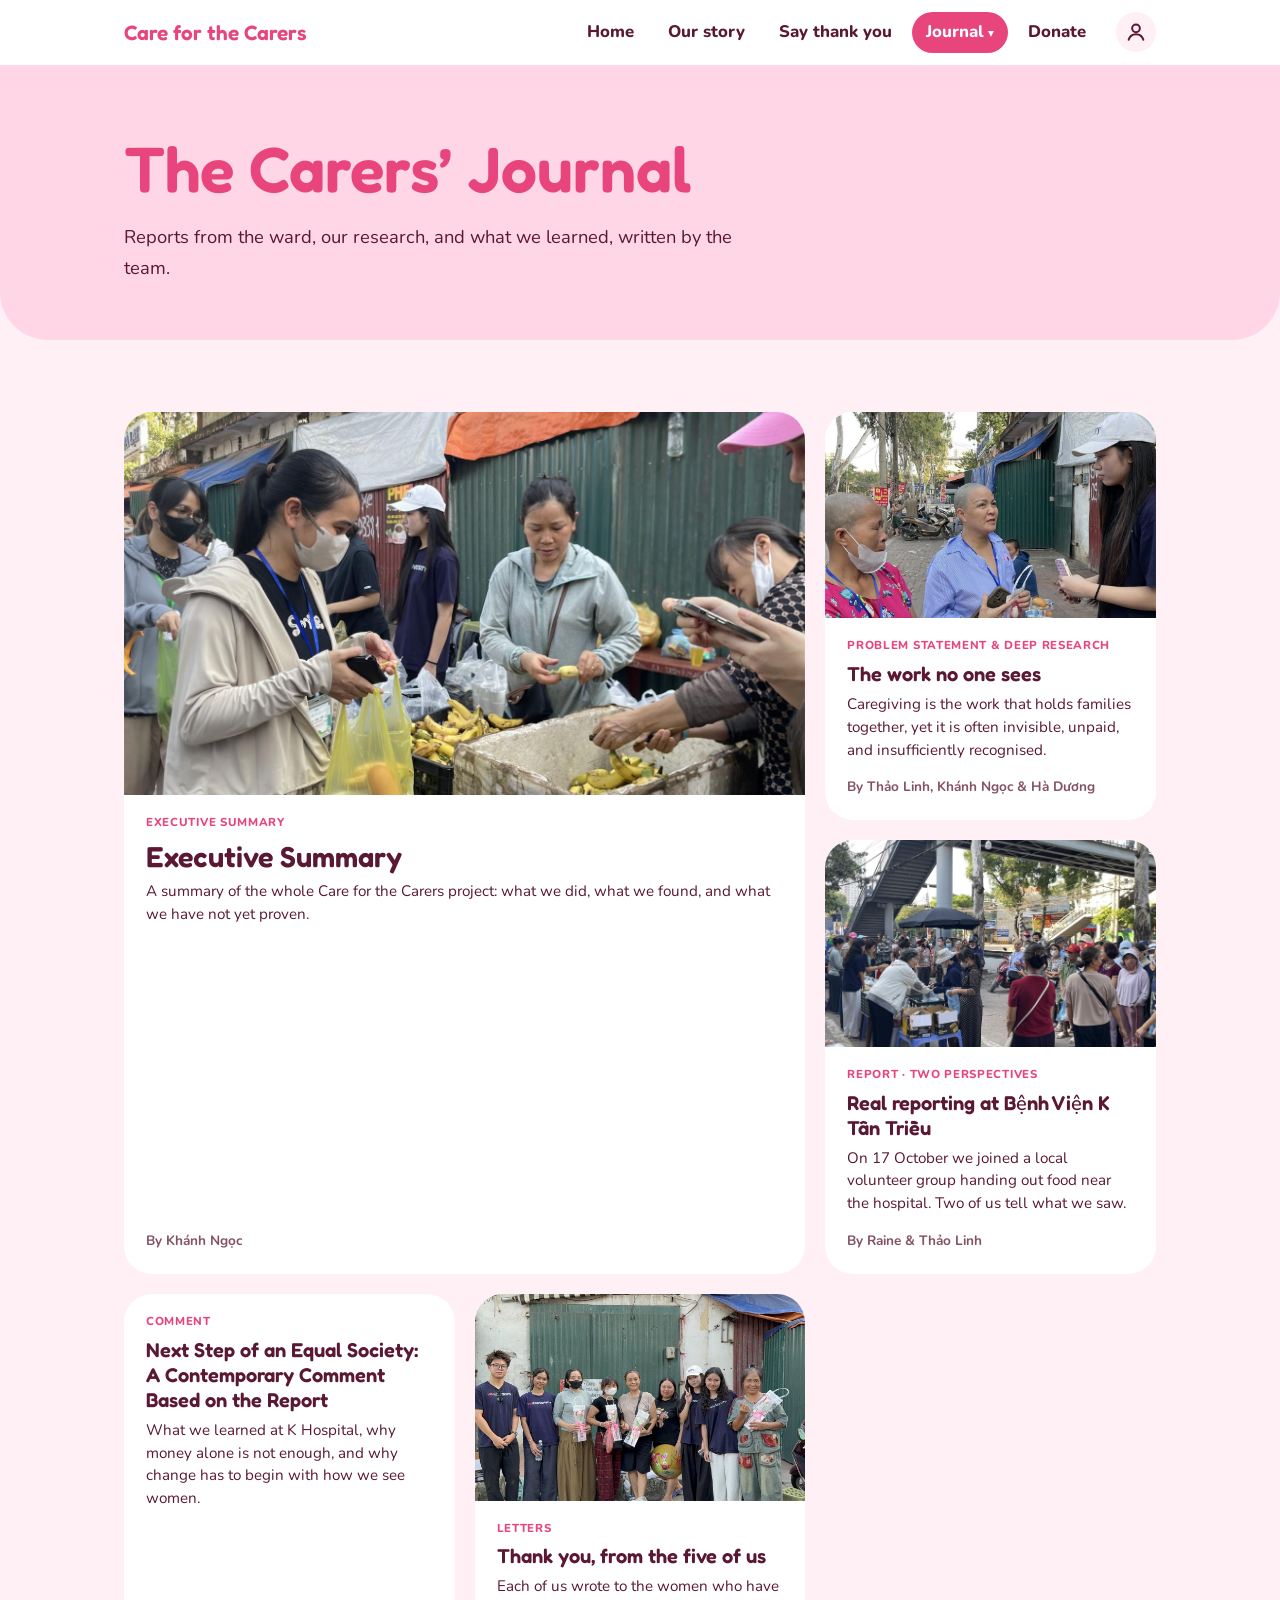
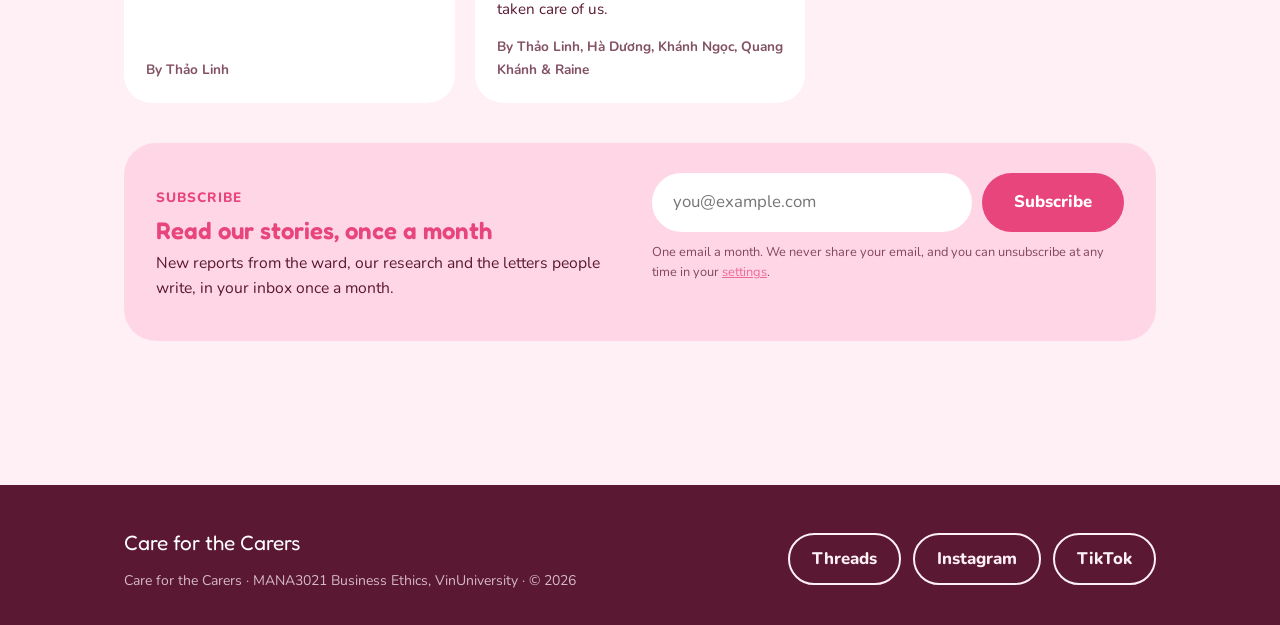
==== commit f370996d: "Publish Thao Linh's comment on an equal society, and a profile icon in the menu - New Journal articl" ====
--- a/Bizethics/blog.html
+++ b/Bizethics/blog.html
@@ -21,8 +21,8 @@
       <li><a href="thank-you.html">Say thank you</a></li>
       <li class="has-sub"><a href="blog.html">Journal<span class="caret" aria-hidden="true">&#9662;</span></a><ul class="sub" data-journal></ul></li>
       <li><a href="donate.html">Donate</a></li>
-      <li><a href="account.html">Settings</a></li>
     </ul>
+    <a class="me" href="account.html" aria-label="Your profile" title="Your profile"><svg viewBox="0 0 24 24" width="22" height="22" aria-hidden="true"><circle cx="12" cy="8" r="4.2" fill="none" stroke="currentColor" stroke-width="2.2"/><path d="M4 20.5c1.2-4 4.3-6 8-6s6.8 2 8 6" fill="none" stroke="currentColor" stroke-width="2.2" stroke-linecap="round"/></svg></a>
   </div>
 </nav>
 
--- a/Bizethics/webbiz.css
+++ b/Bizethics/webbiz.css
@@ -640,7 +640,8 @@
   .outline-toggle { display: block; position: absolute; inset: 0; width: 100%; background: transparent; border: 0; font-size: 0; cursor: pointer; }
   .outline.open .outline-toggle { display: none; }
 }
-@media (max-width: 760px) {
+/* Until there is room beside the article (760px wide), keep the outline small on the right edge */
+@media (max-width: 900px) {
   .outline { left: auto; right: 4px; padding: 10px 6px; width: 30px; }
   .outline .dash { width: 12px; }
   .outline a.on .dash { width: 18px; }
@@ -688,3 +689,14 @@
 /* Note under the children's photos */
 .privacy-note { display: inline-flex; align-items: center; gap: 8px; font-size: .88rem; font-weight: 700; background: var(--blush); color: var(--berry); padding: 6px 14px; border-radius: 999px; margin: 0 0 14px; }
 .privacy-note::before { content: "🔒"; font-size: .9em; }
+
+/* Profile icon in the corner of the menu bar (links to account.html) */
+nav ul { margin-left: auto; }
+.me { flex: none; display: grid; place-items: center; width: 40px; height: 40px; border-radius: 50%; background: var(--blush); color: var(--berry); transition: background .2s, color .2s, transform .15s; }
+.me:hover { background: var(--petal); color: var(--rose); transform: scale(1.06); }
+.me[aria-current="page"] { background: var(--rose); color: var(--white); }
+@media (max-width: 760px) {
+  .me { margin-left: auto; order: 2; }
+  .menu-btn { order: 3; }
+  nav .wrap { gap: 10px; }
+}
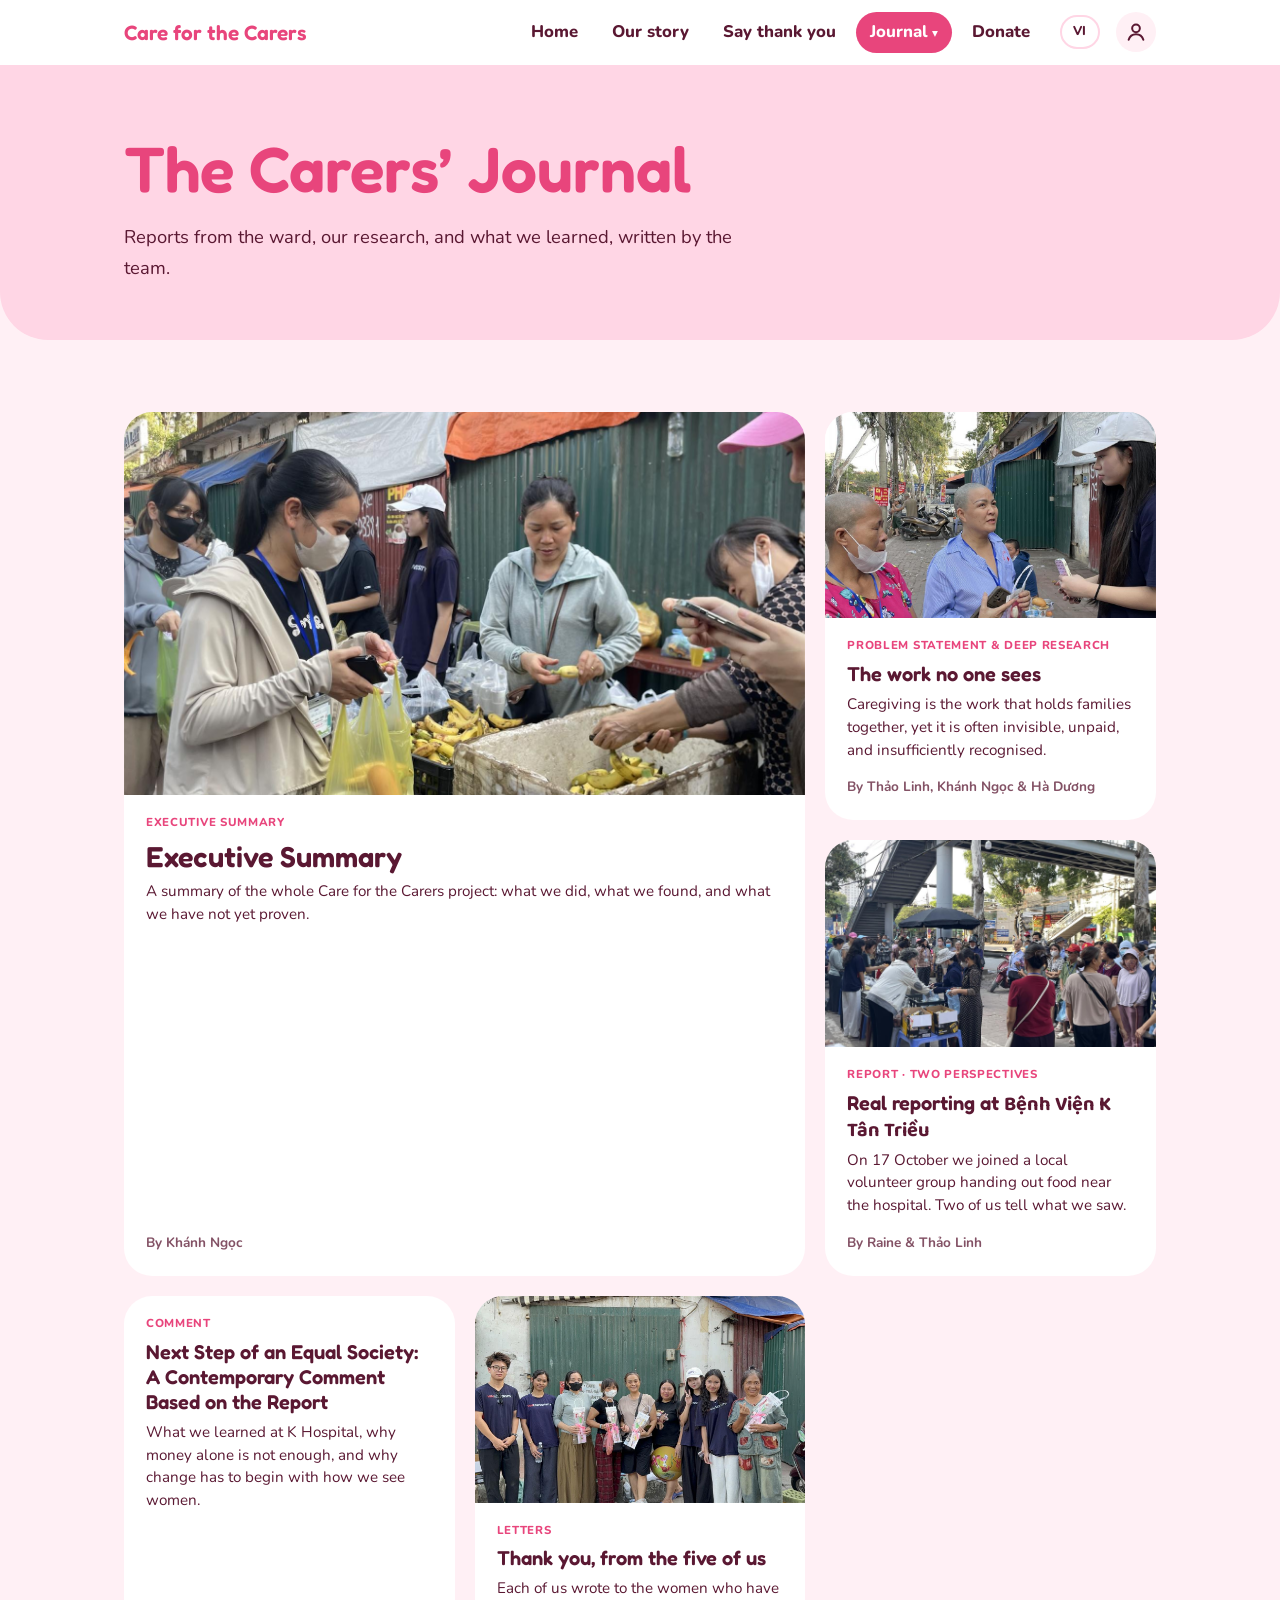
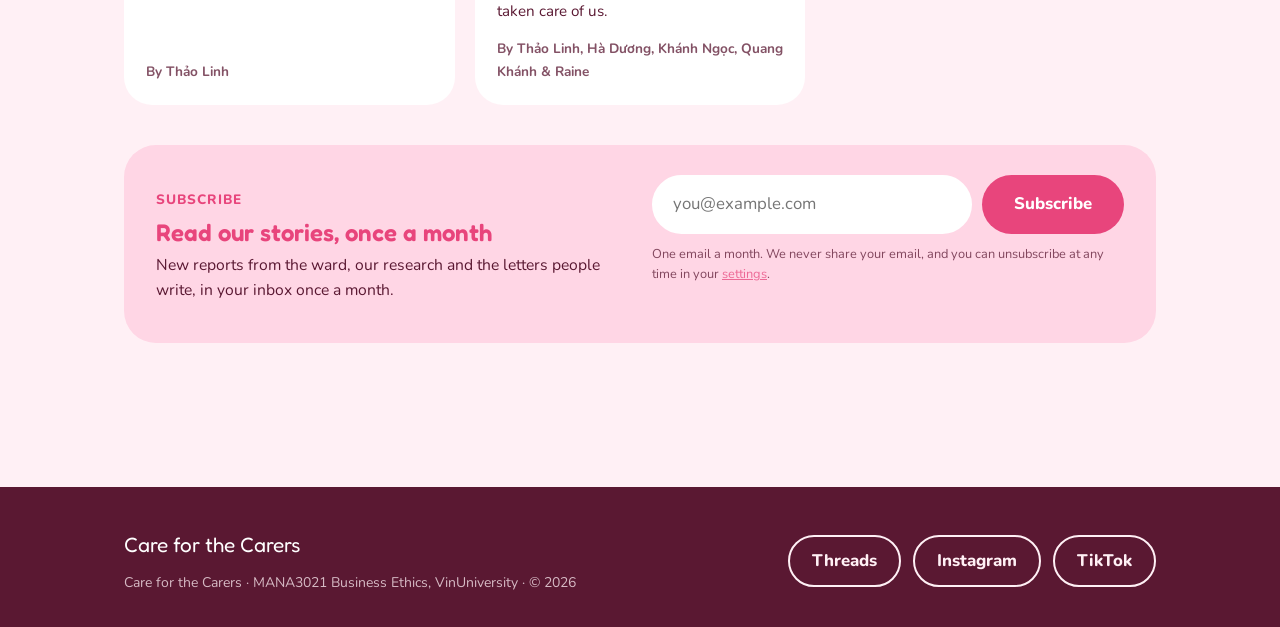
==== commit 204bd237: "Numbered references: every citation links to its source - Journal articles, Our story and Say thank " ====
--- a/Bizethics/blog.html
+++ b/Bizethics/blog.html
@@ -8,6 +8,7 @@
 <link rel="preconnect" href="https://fonts.googleapis.com">
 <link href="https://fonts.googleapis.com/css2?family=Fredoka:wght@500;600&family=Nunito:wght@400;600;700;800&display=swap" rel="stylesheet">
 <link rel="stylesheet" href="webbiz.css">
+<script src="i18n.js"></script>
 </head>
 <body>
 
@@ -50,11 +51,6 @@
   // Hidden drafts are not listed anywhere, but open from a direct link so the team can write them
   var post = SITE.posts.concat(SITE.hiddenPosts || []).filter(function (p) { return p.slug === slug; })[0];
 
-  function youtube(url) {
-    var id = (url.match(/(?:youtu\.be\/|v=|embed\/)([\w-]{11})/) || [])[1];
-    return id ? "https://www.youtube.com/embed/" + id : "";
-  }
-
   // A paragraph kept word for word, with its key phrases highlighted
   function marked(text, marks) {
     var html = esc(text);
@@ -79,9 +75,12 @@
     if (b.image) return '<figure' + (b.tall ? ' class="tall"' : "") + '><img src="' + esc(b.image) + '" alt="' + esc(b.caption || "") + '" data-zoom onerror="this.parentNode.remove()">' + (b.caption ? '<figcaption>' + esc(b.caption) + '</figcaption>' : "") + '</figure>';
     if (b.todo) return '<p class="todo">' + esc(b.todo) + '</p>';
     if ("video" in b) {
-      var src = b.video ? youtube(b.video) : "";
-      return src
-        ? '<div class="video"><iframe src="' + esc(src) + '" title="' + esc(b.title || "Video") + '" allow="encrypted-media; picture-in-picture" allowfullscreen loading="lazy"></iframe></div>'
+      // Only the cover picture loads at first; YouTube's player loads when the reader presses play, so the page stays fast
+      var id = Site.youtubeId(b.video);
+      return id
+        ? '<div class="video yt" id="video"><button type="button" data-yt="' + id + '" aria-label="Play video: ' + esc(b.title || "Video") + '">' +
+          '<img src="https://i.ytimg.com/vi/' + id + '/hqdefault.jpg" alt="" loading="lazy"><i aria-hidden="true">▶</i>' +
+          (b.title ? '<span>' + esc(b.title) + '</span>' : "") + '</button></div>'
         : '<div class="video empty"><b>Video coming soon</b><span>' + esc(b.title || "") + '</span></div>';
     }
     if (b.table) return '<div class="tablebox"><table><thead><tr>' +
@@ -147,11 +146,6 @@
     document.addEventListener("click", function (e) { if (!nav.contains(e.target)) setOpen(false); });
   }
 
-  function source(s) {
-    if (typeof s === "string") return '<li>' + esc(s) + '</li>';
-    return '<li>' + esc(s.text) + (s.url ? ': <a href="' + esc(s.url) + '" target="_blank" rel="noopener">' + esc(s.url) + '</a>' : "") + '</li>';
-  }
-
   function minutes(p) {
     var words = p.body.reduce(function (n, b) {
       var t = typeof b === "string" ? b : (b.p || b.quote || b.text || "");
@@ -163,6 +157,8 @@
   if (post) {
     document.title = post.title + " · The Carers’ Journal";
     var others = SITE.posts.filter(function (p) { return p !== post; });
+    // A video that opens the report is shown first, above everything else
+    var lead = post.body[0] && post.body[0].video ? post.body[0] : null, rest = lead ? post.body.slice(1) : post.body;
     box.innerHTML =
       '<header class="page-head article-head"><div class="wrap narrow">' +
         '<a class="back" href="blog.html">← All reports</a>' +
@@ -172,18 +168,27 @@
         '<div class="byline"><span class="authors">By ' + esc(Site.authors(post)) + '</span><span>' + esc(Site.longDate(post.date)) + '</span><span>' + minutes(post) + ' min read</span></div>' +
       '</div></header>' +
       '<article class="wrap narrow article">' +
+        (lead ? block(lead) : "") +
         ("audio" in post ? (post.audio
           ? '<div class="listen"><span>🎧 Listen to this report</span><audio controls preload="none" src="' + esc(post.audio) + '"></audio></div>'
           : '<div class="listen empty"><span>🎧 Voice reading coming soon</span></div>') : "") +
         (post.image ? '<figure class="hero-img' + (post.imageTall ? " tall" : "") + '"><img src="' + esc(post.image) + '" alt="' + esc(post.caption || "") + '" data-zoom onerror="this.parentNode.remove()">' + (post.caption ? '<figcaption>' + esc(post.caption) + '</figcaption>' : "") + '</figure>' : "") +
-        '<div class="prose">' + body(post.body, post.sources && post.sources.length > 0) + '</div>' +
-        (post.sources && post.sources.length ? '<div class="sources" id="s-references"><h2>References</h2><ul>' + post.sources.map(source).join("") + '</ul></div>' : "") +
+        '<div class="prose">' + body(rest, post.sources && post.sources.length > 0) + '</div>' +
+        (post.sources && post.sources.length ? '<div class="sources" id="s-references"><h2>References</h2><ol>' + Site.refList(post.sources) + '</ol></div>' : "") +
         '<div data-subscribe="article"></div>' +
       '</article>' +
       '<section class="wrap" style="padding-top: 24px;"><h2>More from the Journal</h2><div class="journal">' +
         others.slice(0, 3).map(function (p) { return Site.journalCard(p, false); }).join("") +
       '</div></section>';
     startOutline();
+    // Small reference numbers, added after the page is translated (if Vietnamese is on)
+    document.addEventListener("DOMContentLoaded", function () { Site.refMarks(box.querySelector(".prose"), post.sources || []); });
+    // Play: swap the cover picture for YouTube's player
+    box.addEventListener("click", function (e) {
+      var b = e.target.closest("[data-yt]");
+      if (!b) return;
+      b.parentNode.innerHTML = '<iframe src="https://www.youtube-nocookie.com/embed/' + b.dataset.yt + '?autoplay=1&rel=0" title="' + esc(b.getAttribute("aria-label")) + '" allow="autoplay; encrypted-media; picture-in-picture; fullscreen" allowfullscreen></iframe>';
+    });
   } else {
     box.innerHTML =
       '<header class="page-head"><div class="wrap"><h1>The Carers’ Journal</h1>' +
--- a/Bizethics/webbiz.css
+++ b/Bizethics/webbiz.css
@@ -1,9 +1,9 @@
 /* Care for the Carers: shared styles for every page */
-:root { --blush:#fff0f5; --petal:#ffd6e5; --rose:#e8457c; --berry:#5a1832; --peach:#ffc5a8; --white:#fff; --green:#1f9d63; --ink:#2b1d16; --paper:#fbf7f0; }
+:root { --blush:#fff0f5; --petal:#ffd6e5; --rose:#e8457c; --berry:#5a1832; --peach:#ffc5a8; --white:#fff; --green:#1f9d63; --ink:#2b1d16; --paper:#fbf7f0; --display: "Fredoka", "Nunito", sans-serif; --hand: "Caveat", cursive; }
 * { box-sizing: border-box; margin: 0; }
 html { scroll-behavior: smooth; }
 body { font-family: "Nunito", system-ui, sans-serif; background: var(--blush); color: var(--berry); line-height: 1.7; font-size: 1.05rem; }
-h1, h2, h3 { font-family: "Fredoka", "Nunito", sans-serif; font-weight: 600; line-height: 1.15; }
+h1, h2, h3 { font-family: var(--display); font-weight: 600; line-height: 1.15; }
 a { color: var(--rose); }
 img { max-width: 100%; }
 :focus-visible { outline: 3px solid var(--berry); outline-offset: 3px; }
@@ -16,7 +16,7 @@
 /* ===== Navigation (one tab per page) ===== */
 nav { background: var(--white); border-bottom: 3px solid var(--petal); position: sticky; top: 0; z-index: 20; }
 nav .wrap { display: flex; justify-content: space-between; align-items: center; gap: 16px; padding-top: 12px; padding-bottom: 12px; }
-nav .brand { font-family: "Fredoka", sans-serif; font-size: 1.3rem; color: var(--rose); text-decoration: none; font-weight: 600; white-space: nowrap; }
+nav .brand { font-family: var(--display); font-size: 1.3rem; color: var(--rose); text-decoration: none; font-weight: 600; white-space: nowrap; }
 nav ul { list-style: none; padding: 0; display: flex; gap: 6px; flex-wrap: wrap; }
 nav ul a { display: block; text-decoration: none; font-weight: 800; color: var(--berry); padding: 6px 14px; border-radius: 999px; transition: background .2s, color .2s; }
 nav ul a:hover { color: var(--rose); background: var(--blush); }
@@ -54,13 +54,13 @@
 .summary p { margin-bottom: 16px; max-width: 62ch; }
 .points { display: grid; gap: 14px; }
 .points div { background: var(--white); border-radius: 24px 24px 24px 6px; padding: 18px 22px; }
-.points b { display: block; font-family: "Fredoka", sans-serif; color: var(--rose); font-size: 1.15rem; }
+.points b { display: block; font-family: var(--display); color: var(--rose); font-size: 1.15rem; }
 @media (max-width: 760px) { .summary { grid-template-columns: 1fr; } }
 
 /* ===== KPIs ===== */
 .kpis { display: grid; grid-template-columns: repeat(auto-fit, minmax(220px, 1fr)); gap: 18px; }
 .kpi { background: var(--white); border-radius: 28px; padding: 22px 24px; position: relative; overflow: hidden; }
-.kpi .val { font-family: "Fredoka", sans-serif; font-size: 2.6rem; color: var(--rose); line-height: 1.1; display: block; }
+.kpi .val { font-family: var(--display); font-size: 2.6rem; color: var(--rose); line-height: 1.1; display: block; }
 .kpi .lbl { font-weight: 800; display: block; }
 .kpi .sub { font-size: .9rem; opacity: .8; display: block; margin-top: 4px; }
 .kpi .track { height: 10px; margin-top: 12px; }
@@ -88,7 +88,7 @@
 .video { aspect-ratio: 16/9; border-radius: 28px; overflow: hidden; background: var(--petal); }
 .video iframe { width: 100%; height: 100%; border: 0; display: block; }
 .video.empty { display: flex; flex-direction: column; align-items: center; justify-content: center; text-align: center; padding: 24px; border: 3px dashed var(--rose); background: var(--white); }
-.video.empty b { font-family: "Fredoka", sans-serif; font-size: 1.3rem; color: var(--rose); }
+.video.empty b { font-family: var(--display); font-size: 1.3rem; color: var(--rose); }
 .video-title { font-weight: 800; margin-top: 10px; }
 
 /* ===== Donate ===== */
@@ -106,7 +106,7 @@
 .acct { background: var(--blush); border: 3px dashed var(--rose); border-radius: 28px; padding: 24px; margin-top: 16px; }
 .acct dt { font-size: .9rem; font-weight: 800; }
 .acct dd { font-size: 1.15rem; margin-bottom: 10px; }
-.acct dd.num { font-family: "Fredoka", sans-serif; font-size: 1.8rem; color: var(--rose); letter-spacing: .04em; }
+.acct dd.num { font-family: var(--display); font-size: 1.8rem; color: var(--rose); letter-spacing: .04em; }
 .qr-box { margin: 0; text-align: center; }
 .qr { width: 224px; padding: 12px; background: var(--white); border-radius: 20px; border: 3px solid var(--petal); margin: 0 auto; }
 .qr img, .qr canvas { display: block; width: 100% !important; height: auto !important; }
@@ -120,7 +120,7 @@
 .sum { display: grid; grid-template-columns: repeat(auto-fit, minmax(200px, 1fr)); gap: 16px; margin-bottom: 24px; }
 .sum div { background: var(--white); border-radius: 28px; padding: 20px 24px; }
 .sum span { display: block; font-size: .9rem; font-weight: 800; }
-.sum b { font-family: "Fredoka", sans-serif; font-size: 1.7rem; }
+.sum b { font-family: var(--display); font-size: 1.7rem; }
 .sum .in b { color: var(--green); }
 .sum .out b { color: var(--rose); }
 .tablebox { background: var(--white); border-radius: 28px; padding: 8px 24px; overflow-x: auto; }
@@ -138,9 +138,9 @@
 .stats { display: grid; grid-template-columns: repeat(auto-fit, minmax(220px, 1fr)); gap: 20px; margin: 28px 0; }
 .stats div { background: var(--white); border-radius: 28px 28px 28px 6px; padding: 24px; transition: transform .2s; }
 .stats div:hover { transform: rotate(-1.5deg) translateY(-4px); }
-.stats b { display: block; font-family: "Fredoka", sans-serif; font-size: 2.4rem; color: var(--rose); line-height: 1.1; }
+.stats b { display: block; font-family: var(--display); font-size: 2.4rem; color: var(--rose); line-height: 1.1; }
 .pull { border-left: 6px solid var(--rose); background: var(--petal); border-radius: 0 28px 28px 0; padding: 24px 28px; margin: 24px 0; max-width: 62ch; }
-.pull p { font-family: "Fredoka", sans-serif; font-size: 1.3rem; line-height: 1.4; margin: 0; max-width: none; }
+.pull p { font-family: var(--display); font-size: 1.3rem; line-height: 1.4; margin: 0; max-width: none; }
 .cta-card { background: var(--white); border: 3px dashed var(--rose); border-radius: 28px; padding: 28px; margin-top: 24px; max-width: 62ch; }
 .cta-card p:last-of-type { margin-bottom: 0; }
 
@@ -171,10 +171,10 @@
 .prose .video { margin: 0 0 1.8em; }
 .stat-grid { display: grid; grid-template-columns: repeat(auto-fit, minmax(240px, 1fr)); gap: 16px; margin: 1.6em 0 1.9em; }
 .stat-block { background: var(--white); border-radius: 28px 28px 28px 6px; padding: 20px 22px; line-height: 1.55; font-size: 1rem; }
-.stat-block b { display: block; font-family: "Fredoka", sans-serif; font-weight: 600; font-size: 2.3rem; line-height: 1.1; color: var(--rose); margin-bottom: 6px; }
+.stat-block b { display: block; font-family: var(--display); font-weight: 600; font-size: 2.3rem; line-height: 1.1; color: var(--rose); margin-bottom: 6px; }
 .stat-block cite { display: block; font-style: normal; font-weight: 800; font-size: .78rem; letter-spacing: .05em; text-transform: uppercase; opacity: .65; margin-top: 10px; }
 .prose blockquote { margin: 1.8em 0; padding: 22px 26px; background: var(--petal); border-left: 6px solid var(--rose); border-radius: 0 28px 28px 0; }
-.prose blockquote p { font-family: "Fredoka", sans-serif; font-size: 1.3rem; line-height: 1.45; }
+.prose blockquote p { font-family: var(--display); font-size: 1.3rem; line-height: 1.45; }
 .prose blockquote .by { display: block; font-size: .95rem; margin-top: 10px; opacity: .8; }
 .prose .tablebox { margin: 1.6em 0 1.9em; padding: 8px 22px; }
 .prose table { min-width: 0; font-size: 1rem; line-height: 1.55; }
@@ -183,10 +183,10 @@
 .prose .todo::before { content: "To write · "; font-weight: 800; color: var(--rose); }
 .prose mark, .first mark { background: linear-gradient(transparent 45%, rgba(255,197,168,.85) 45%); color: inherit; font-weight: 700; padding: 0 2px; border-radius: 2px; }
 .person { display: grid; grid-template-columns: auto 1fr; gap: 18px; align-items: start; background: var(--white); border-radius: 28px; padding: 24px 26px; margin: 2.4em 0 1.4em; }
-.person .avatar { width: 56px; height: 56px; border-radius: 50%; background: var(--petal); color: var(--rose); display: grid; place-items: center; font-family: "Fredoka", sans-serif; font-size: 1.6rem; }
+.person .avatar { width: 56px; height: 56px; border-radius: 50%; background: var(--petal); color: var(--rose); display: grid; place-items: center; font-family: var(--display); font-size: 1.6rem; }
 .prose .person h2 { margin: 0 0 2px; font-size: 1.45rem; }
 .person .role { display: block; font-size: .88rem; font-weight: 700; opacity: .7; }
-.person .sum-quote { font-family: "Fredoka", sans-serif; font-size: 1.25rem; line-height: 1.4; color: var(--berry); margin-top: 12px; padding-left: 14px; border-left: 4px solid var(--rose); }
+.person .sum-quote { font-family: var(--display); font-size: 1.25rem; line-height: 1.4; color: var(--berry); margin-top: 12px; padding-left: 14px; border-left: 4px solid var(--rose); }
 .listen { display: flex; flex-wrap: wrap; gap: 12px; align-items: center; background: var(--white); border-radius: 999px; padding: 10px 14px 10px 22px; margin-bottom: 24px; font-weight: 800; }
 .listen audio { flex: 1; min-width: 220px; height: 40px; }
 .listen.empty { border: 2px dashed var(--rose); color: var(--rose); background: transparent; padding: 10px 22px; }
@@ -222,7 +222,7 @@
 .synergy b { color: var(--white); }
 .team { display: flex; flex-wrap: wrap; gap: 10px; margin-top: 18px; }
 .team span { background: var(--white); border-radius: 999px; padding: 6px 16px 6px 6px; display: inline-flex; align-items: center; gap: 10px; font-weight: 800; }
-.team i { font-style: normal; width: 32px; height: 32px; border-radius: 50%; background: var(--petal); color: var(--rose); display: grid; place-items: center; font-family: "Fredoka", sans-serif; }
+.team i { font-style: normal; width: 32px; height: 32px; border-radius: 50%; background: var(--petal); color: var(--rose); display: grid; place-items: center; font-family: var(--display); }
 .team small { display: block; font-weight: 600; font-size: .78rem; opacity: .75; line-height: 1.2; }
 @media (max-width: 760px) { .tracks { grid-template-columns: 1fr; } .synergy { grid-template-columns: 1fr; } }
 
@@ -232,7 +232,7 @@
 .channels { display: grid; gap: 12px; }
 .channel { display: flex; align-items: center; justify-content: space-between; gap: 12px; padding: 16px 22px; border-radius: 22px; border: 3px solid var(--petal); text-decoration: none; color: var(--berry); font-weight: 800; transition: transform .2s, border-color .2s, background .2s; }
 .channel:hover { border-color: var(--rose); background: var(--blush); transform: translateX(6px); }
-.channel span { font-family: "Fredoka", sans-serif; font-size: 1.3rem; color: var(--rose); }
+.channel span { font-family: var(--display); font-size: 1.3rem; color: var(--rose); }
 .channel small { font-weight: 700; opacity: .75; }
 .questions { list-style: none; padding: 0; display: grid; gap: 10px; margin: 18px 0 0; }
 .questions li { background: var(--blush); border-radius: 18px 18px 18px 4px; padding: 10px 16px; font-weight: 700; }
@@ -242,14 +242,6 @@
 .kpi .val.pending { font-size: 1.4rem; color: var(--berry); opacity: .55; padding: 8px 0 6px; }
 
 /* ===== Timeline (brief, horizontal on wide screens) ===== */
-.steps { list-style: none; padding: 0; display: grid; grid-template-columns: repeat(5, 1fr); gap: 14px; counter-reset: step; }
-.steps li { background: var(--white); border-radius: 24px; padding: 18px; position: relative; }
-.steps li::before { counter-increment: step; content: counter(step); position: absolute; top: -12px; left: 18px; width: 28px; height: 28px; border-radius: 50%; background: var(--rose); color: var(--white); font-weight: 800; display: grid; place-items: center; font-size: .9rem; }
-.steps time { display: block; font-weight: 800; color: var(--rose); margin-top: 6px; }
-.steps b { display: block; font-family: "Fredoka", sans-serif; font-size: 1.1rem; line-height: 1.25; margin: 2px 0 6px; }
-.steps p { font-size: .92rem; line-height: 1.5; }
-@media (max-width: 900px) { .steps { grid-template-columns: 1fr 1fr; } }
-@media (max-width: 520px) { .steps { grid-template-columns: 1fr; } }
 
 /* ===== Journal cards (home) ===== */
 .journal { display: grid; grid-template-columns: repeat(3, 1fr); gap: 20px; }
@@ -299,8 +291,8 @@
 .first .letter-img img { width: 100%; display: block; border-radius: 16px; }
 .first .letter-img span { display: block; font-size: .85rem; font-weight: 700; padding: 8px 4px 2px; color: var(--berry); opacity: .75; }
 .first p { max-width: 60ch; margin-bottom: 14px; }
-.first .big-point { font-family: "Fredoka", sans-serif; font-size: 1.4rem; line-height: 1.35; color: var(--rose); margin: 22px 0 10px; padding-left: 16px; border-left: 5px solid var(--rose); }
-.first .lead-quote { margin: 6px 0 18px; padding: 16px 20px; background: var(--white); border-radius: 22px 22px 22px 6px; font-family: "Fredoka", sans-serif; font-size: 1.2rem; line-height: 1.4; box-shadow: 0 6px 18px rgba(90,24,50,.08); max-width: 60ch; }
+.first .big-point { font-family: var(--display); font-size: 1.4rem; line-height: 1.35; color: var(--rose); margin: 22px 0 10px; padding-left: 16px; border-left: 5px solid var(--rose); }
+.first .lead-quote { margin: 6px 0 18px; padding: 16px 20px; background: var(--white); border-radius: 22px 22px 22px 6px; font-family: var(--display); font-size: 1.2rem; line-height: 1.4; box-shadow: 0 6px 18px rgba(90,24,50,.08); max-width: 60ch; }
 .first .lead-quote cite { display: block; font-family: "Nunito", sans-serif; font-style: normal; font-weight: 800; font-size: .85rem; color: var(--rose); margin-top: 8px; }
 
 /* Campaign posts in the Dear Mom section */
@@ -314,8 +306,14 @@
 .feed-grid figcaption { font-size: .8rem; line-height: 1.35; margin-top: 6px; opacity: .8; }
 @media (max-width: 900px) { .feed-grid { grid-template-columns: repeat(3, 1fr); } }
 @media (max-width: 480px) { .feed-grid { grid-template-columns: repeat(2, 1fr); } }
-.first .soft-quote { font-family: "Caveat", cursive; font-size: 1.7rem; line-height: 1.25; color: var(--rose); margin: 6px 0 16px; }
+.first .soft-quote { font-family: var(--hand); font-size: 1.7rem; line-height: 1.25; color: var(--rose); margin: 6px 0 16px; }
 @media (max-width: 760px) { .first { grid-template-columns: 1fr; } .first .letter-img { max-width: 320px; margin: 0 auto; } }
+/* A second letter, mirrored: text on the left, photo on the right */
+.first.flip { grid-template-columns: 1fr 340px; }
+.first.flip > .letter-img { order: 2; transform: rotate(1.5deg); }
+.first.flip > .letter-img:hover { transform: rotate(0) scale(1.02); }
+@media (max-width: 760px) { .first.flip { grid-template-columns: 1fr; } .first.flip > .letter-img { order: 0; } }
+.pane-img > [data-for="duong"] .letter-full { max-width: 640px; margin: 0 auto; }
 
 /* Letter viewer: the letter with the real chats clipped to it, and the text beside it */
 dialog.viewer { max-width: min(1200px, calc(100vw - 24px)); width: 100%; height: min(92vh, 980px); max-height: calc(100vh - 24px); display: none; grid-template-rows: auto 1fr; overflow: hidden; background: var(--blush); }
@@ -341,7 +339,7 @@
 .clipped:hover { transform: rotate(0) scale(1.04); }
 .clipped button { border: 0; padding: 0; background: none; display: block; width: 100%; cursor: zoom-in; }
 .clipped img { width: 100%; display: block; border-radius: 3px; }
-.clipped figcaption { font-family: "Caveat", cursive; font-size: 1.15rem; line-height: 1.1; text-align: center; margin-top: 6px; color: var(--berry); }
+.clipped figcaption { font-family: var(--hand); font-size: 1.15rem; line-height: 1.1; text-align: center; margin-top: 6px; color: var(--berry); }
 /* a binder clip holding each chat to the letter */
 .clip { position: absolute; top: -12px; left: 50%; transform: translateX(-50%); width: 58px; height: 22px; background: linear-gradient(#45454f, #1e1e25); border-radius: 4px 4px 9px 9px; box-shadow: 0 3px 4px rgba(0,0,0,.3); z-index: 2; }
 .clip::before, .clip::after { content: ""; position: absolute; top: -15px; width: 16px; height: 18px; border: 3px solid #a3a8b0; border-bottom: 0; border-radius: 9px 9px 0 0; }
@@ -350,8 +348,8 @@
 
 .letter-text { font-size: 1.05rem; line-height: 1.85; }
 .letter-text p { margin-bottom: 1em; }
-.letter-text p:first-child { font-family: "Caveat", cursive; font-size: 1.7rem; color: var(--rose); margin-bottom: .4em; }
-.letter-text p:last-child { font-family: "Caveat", cursive; font-size: 1.6rem; color: var(--rose); }
+.letter-text p:first-child { font-family: var(--hand); font-size: 1.7rem; color: var(--rose); margin-bottom: .4em; }
+.letter-text p:last-child { font-family: var(--hand); font-size: 1.6rem; color: var(--rose); }
 .letter-text blockquote { margin: 0 0 1em; padding: 14px 18px; background: var(--petal); border-left: 5px solid var(--rose); border-radius: 0 20px 20px 0; font-style: italic; }
 .redact { color: var(--berry); letter-spacing: -.12em; border-radius: 3px; user-select: none; }
 .lang { display: inline-flex; background: var(--blush); border-radius: 999px; padding: 4px; margin-bottom: 20px; position: sticky; top: -30px; z-index: 1; box-shadow: 0 0 0 8px var(--white); }
@@ -400,7 +398,7 @@
 .face .eyes { transform-box: fill-box; transform-origin: center; animation: blink 5s infinite; animation-delay: var(--blink, 0s); }
 @keyframes blink { 0%, 95%, 100% { transform: none; } 97% { transform: scaleY(.1); } }
 
-.note-card { grid-column: span 2; align-self: center; font-family: "Caveat", cursive; font-size: 1.55rem; line-height: 1.15; color: var(--berry); background: #fff7b8; padding: 16px 18px 18px; border-radius: 4px 4px 22px 4px; box-shadow: 0 6px 0 rgba(90,24,50,.08); transform: rotate(var(--r, 0deg)); animation: pop .5s ease-out both; animation-delay: var(--d, 0ms); transition: transform .3s; }
+.note-card { grid-column: span 2; align-self: center; font-family: var(--hand); font-size: 1.55rem; line-height: 1.15; color: var(--berry); background: #fff7b8; padding: 16px 18px 18px; border-radius: 4px 4px 22px 4px; box-shadow: 0 6px 0 rgba(90,24,50,.08); transform: rotate(var(--r, 0deg)); animation: pop .5s ease-out both; animation-delay: var(--d, 0ms); transition: transform .3s; }
 .note-card:hover { transform: rotate(0) scale(1.05); }
 .note-card:nth-child(3n) { background: #d9f2e6; }
 .note-card:nth-child(3n+1) { background: #ffd6e5; }
@@ -418,9 +416,9 @@
 .letter .inner { padding: 36px 32px 28px; text-align: center; }
 .letter .face { width: 120px; display: block; margin: 0 auto 6px; animation: wave 1.2s ease-in-out; }
 @keyframes wave { 25% { transform: rotate(-8deg); } 50% { transform: rotate(6deg); } 75% { transform: rotate(-3deg); } }
-.letter .dear { font-family: "Caveat", cursive; font-size: 1.9rem; text-align: left; margin-top: 12px; }
-.letter .body { font-family: "Caveat", cursive; font-size: 1.6rem; line-height: 36px; text-align: left; white-space: pre-wrap; word-wrap: break-word; background: repeating-linear-gradient(transparent, transparent 35px, #fbd3e2 35px, #fbd3e2 36px); }
-.letter .from { font-family: "Caveat", cursive; font-size: 1.6rem; text-align: right; margin-top: 8px; }
+.letter .dear { font-family: var(--hand); font-size: 1.9rem; text-align: left; margin-top: 12px; }
+.letter .body { font-family: var(--hand); font-size: 1.6rem; line-height: 36px; text-align: left; white-space: pre-wrap; word-wrap: break-word; background: repeating-linear-gradient(transparent, transparent 35px, #fbd3e2 35px, #fbd3e2 36px); }
+.letter .from { font-family: var(--hand); font-size: 1.6rem; text-align: right; margin-top: 8px; }
 .letter .row { display: flex; gap: 12px; justify-content: center; flex-wrap: wrap; margin-top: 22px; }
 
 .builder .grid { display: grid; grid-template-columns: 300px 1fr; }
@@ -446,7 +444,7 @@
 .builder label { font-weight: 800; font-size: .92rem; display: grid; gap: 4px; }
 .builder label small { font-weight: 600; opacity: .75; }
 .builder input[type=text], .builder input[type=email], .builder textarea { font: inherit; padding: 12px 16px; border: 3px solid var(--petal); border-radius: 18px; color: var(--berry); background: var(--blush); width: 100%; }
-.builder textarea { font-family: "Caveat", cursive; font-size: 1.45rem; line-height: 1.3; min-height: 150px; resize: vertical; }
+.builder textarea { font-family: var(--hand); font-size: 1.45rem; line-height: 1.3; min-height: 150px; resize: vertical; }
 .builder input:focus, .builder textarea:focus { border-color: var(--rose); outline: none; }
 .builder .check { display: flex; gap: 10px; align-items: flex-start; font-weight: 600; }
 .builder .check input { width: 20px; height: 20px; margin-top: 4px; accent-color: var(--rose); }
@@ -470,7 +468,7 @@
 /* Research about the people who write */
 .research .cards { display: grid; grid-template-columns: repeat(auto-fit, minmax(260px, 1fr)); gap: 20px; margin: 24px 0; }
 .research .card { background: var(--white); border-radius: 28px 28px 28px 6px; padding: 24px; }
-.research .card b { display: block; font-family: "Fredoka", sans-serif; font-size: 1.25rem; color: var(--rose); line-height: 1.25; margin-bottom: 8px; }
+.research .card b { display: block; font-family: var(--display); font-size: 1.25rem; color: var(--rose); line-height: 1.25; margin-bottom: 8px; }
 .research .card cite { display: block; font-size: .85rem; font-style: normal; font-weight: 800; margin-top: 10px; opacity: .75; }
 .research .ours { border: 3px dashed var(--rose); border-radius: 28px; padding: 24px 28px; background: var(--white); }
 .research .ours ul { margin: 10px 0 0 20px; }
@@ -519,7 +517,7 @@
 @media (max-width: 760px) { .subscribe { grid-template-columns: 1fr; padding: 24px 20px; } }
 
 /* Collaboration line in the summary */
-.collab { margin: 4px 0 22px; padding: 14px 20px; border-left: 5px solid var(--rose); background: var(--white); border-radius: 0 20px 20px 0; font-family: "Fredoka", sans-serif; font-size: 1.15rem; line-height: 1.4; max-width: 62ch; }
+.collab { margin: 4px 0 22px; padding: 14px 20px; border-left: 5px solid var(--rose); background: var(--white); border-radius: 0 20px 20px 0; font-family: var(--display); font-size: 1.15rem; line-height: 1.4; max-width: 62ch; }
 .collab a { font-family: "Nunito", sans-serif; font-size: .85rem; font-weight: 800; display: inline-block; margin-top: 4px; }
 
 /* Letter form: send it to Mom? */
@@ -531,7 +529,7 @@
 /* ===== Footer ===== */
 footer { background: var(--berry); color: var(--blush); padding: 40px 0 32px; margin-top: 72px; }
 footer .wrap { display: flex; justify-content: space-between; gap: 24px; flex-wrap: wrap; align-items: center; }
-footer .brand { font-family: "Fredoka", sans-serif; font-size: 1.3rem; color: var(--white); }
+footer .brand { font-family: var(--display); font-size: 1.3rem; color: var(--white); }
 .social { display: flex; gap: 12px; flex-wrap: wrap; }
 .social a { padding: 10px 22px; background: transparent; border: 2px solid var(--blush); border-radius: 999px; font-weight: 800; text-decoration: none; color: var(--blush); transition: transform .2s, background .2s; }
 .social a:hover { background: var(--rose); border-color: var(--rose); color: var(--white); transform: translateY(-4px) rotate(-2deg); }
@@ -558,7 +556,7 @@
 .sum-lede { font-size: 1.2rem; line-height: 1.7; }
 .pivot { margin: 36px 0; max-width: 760px; padding: 24px 28px; background: var(--white); border-radius: 28px; }
 .pivot p { margin-bottom: 12px; }
-.pivot-line { font-family: "Fredoka", sans-serif; font-size: 1.3rem; line-height: 1.4; color: var(--berry); margin-bottom: 0 !important; }
+.pivot-line { font-family: var(--display); font-size: 1.3rem; line-height: 1.4; color: var(--berry); margin-bottom: 0 !important; }
 .pivot-line b { color: var(--rose); font-weight: 600; }
 .points.three { grid-template-columns: repeat(3, 1fr); gap: 18px; }
 .points.three > div { padding: 22px 24px; position: relative; }
@@ -577,7 +575,7 @@
 .partner .tag { align-self: flex-start; font-weight: 800; font-size: .75rem; letter-spacing: .06em; text-transform: uppercase; padding: 3px 12px; border-radius: 999px; background: var(--petal); }
 .partner h3 { font-size: 1.35rem; color: var(--rose); }
 .partner p { line-height: 1.65; }
-.partner-quote { font-family: "Fredoka", sans-serif; font-size: 1.1rem; line-height: 1.4 !important; padding-left: 14px; border-left: 4px solid var(--rose); }
+.partner-quote { font-family: var(--display); font-size: 1.1rem; line-height: 1.4 !important; padding-left: 14px; border-left: 4px solid var(--rose); }
 .partner a { margin-top: auto; font-weight: 800; text-decoration: none; }
 .partner a:hover { text-decoration: underline; }
 .team-block { margin-top: 40px; }
@@ -658,8 +656,8 @@
 .linkish:hover { color: var(--berry); }
 .linkish[disabled] { opacity: .5; cursor: wait; }
 .avatar-row { display: flex; align-items: center; gap: 20px; margin-bottom: 6px; }
-.avatar-row b { display: block; font-family: "Fredoka", sans-serif; font-size: 1.4rem; font-weight: 600; color: var(--rose); line-height: 1.2; }
-.avatar { flex: none; width: 112px; height: 112px; border-radius: 50%; border: 4px solid var(--white); box-shadow: 0 0 0 3px var(--rose); background: var(--petal) center / cover no-repeat; font-family: "Fredoka", sans-serif; font-size: 2.6rem; color: var(--rose); cursor: pointer; transition: transform .15s; }
+.avatar-row b { display: block; font-family: var(--display); font-size: 1.4rem; font-weight: 600; color: var(--rose); line-height: 1.2; }
+.avatar { flex: none; width: 112px; height: 112px; border-radius: 50%; border: 4px solid var(--white); box-shadow: 0 0 0 3px var(--rose); background: var(--petal) center / cover no-repeat; font-family: var(--display); font-size: 2.6rem; color: var(--rose); cursor: pointer; transition: transform .15s; }
 .avatar:hover { transform: scale(1.04); }
 .who-email { display: block; font-size: .9rem; opacity: .75; word-break: break-all; }
 .avatar-tools { display: flex; gap: 16px; margin-top: 6px; font-size: .92rem; }
@@ -673,11 +671,6 @@
 @keyframes live-dot { 50% { opacity: .35; transform: scale(.75); } }
 .live-wrap { display: inline-flex; align-items: center; gap: 10px; flex-wrap: wrap; }
 @media (prefers-reduced-motion: reduce) { .live-badge::before { animation: none; } }
-
-/* ===== With the children (home page) ===== */
-.children { background: var(--white); border-radius: 32px; padding: 26px 28px; margin-top: 40px; }
-.children h3 { font-size: 1.4rem; color: var(--rose); }
-.children > p { max-width: 62ch; margin: 4px 0 16px; }
 
 /* Six tabs: keep the menu on one line on tablets */
 @media (min-width: 761px) and (max-width: 1040px) {
@@ -700,3 +693,125 @@
   .menu-btn { order: 3; }
   nav .wrap { gap: 10px; }
 }
+
+/* ===== Gift photos in the statement: a small swipe carousel ===== */
+.swipe { max-width: 560px; }
+.swipe-track { display: flex; gap: 12px; overflow-x: auto; scroll-snap-type: x mandatory; scroll-behavior: smooth; scrollbar-width: none; padding-bottom: 2px; }
+.swipe-track::-webkit-scrollbar { display: none; }
+.swipe-track:focus-visible { outline: 3px solid var(--berry); outline-offset: 4px; border-radius: 20px; }
+.swipe-track figure { flex: 0 0 min(240px, 72%); margin: 0; scroll-snap-align: start; }
+.swipe-track img { width: 100%; aspect-ratio: 4 / 5; object-fit: cover; border-radius: 20px; display: block; cursor: zoom-in; }
+.swipe-track figcaption { font-size: .82rem; line-height: 1.35; margin-top: 6px; opacity: .8; }
+.swipe-bar { display: flex; align-items: center; gap: 12px; margin-top: 10px; }
+.swipe-btn { width: 34px; height: 34px; border-radius: 50%; border: 2px solid var(--rose); background: var(--white); color: var(--rose); font: inherit; font-size: 1.3rem; font-weight: 800; line-height: 1; cursor: pointer; display: grid; place-items: center; padding: 0 0 3px; }
+.swipe-btn:hover:not(:disabled) { background: var(--rose); color: var(--white); }
+.swipe-btn:disabled { opacity: .3; cursor: default; }
+.swipe-dots { display: flex; gap: 6px; }
+.swipe-dots i { width: 7px; height: 7px; border-radius: 4px; background: var(--petal); transition: width .2s, background .2s; }
+.swipe-dots i.on { width: 18px; background: var(--rose); }
+
+/* ===== Our promise to every donor (Donate) ===== */
+.promise { background: var(--white); border-radius: 28px; padding: 22px 26px; margin: 20px 0 6px; border-left: 6px solid var(--green); }
+.promise h3 { font-size: 1.25rem; color: var(--berry); margin-bottom: 8px; }
+.promise ul { list-style: none; padding: 0; margin: 0 0 8px; display: grid; gap: 6px; }
+.promise li { position: relative; padding-left: 30px; line-height: 1.6; }
+.promise li::before { content: "✓"; position: absolute; left: 0; top: 1px; width: 21px; height: 21px; border-radius: 50%; background: var(--green); color: var(--white); font-size: .8rem; font-weight: 800; display: grid; place-items: center; }
+.promise p { font-size: .92rem; opacity: .85; }
+
+/* ===== Language switch (EN / VI) ===== */
+html.vi { --display: "Baloo 2", "Nunito", sans-serif; --hand: "Dancing Script", cursive; }
+html.i18n-wait body { visibility: hidden; }
+.lang-btn { flex: none; height: 34px; min-width: 40px; padding: 0 10px; border: 2px solid var(--petal); border-radius: 999px; background: var(--white); color: var(--berry); font: inherit; font-weight: 800; font-size: .8rem; letter-spacing: .06em; cursor: pointer; transition: background .2s, color .2s, border-color .2s; }
+.lang-btn:hover { background: var(--blush); border-color: var(--rose); color: var(--rose); }
+@media (max-width: 760px) {
+  .lang-btn { margin-left: auto; order: 2; }
+  .lang-btn + .me { margin-left: 0; }
+}
+
+/* ===== Newest video: a big "watch" banner on Home and Our story, and a light player in the Journal ===== */
+.watch-wrap { padding: 36px 0 0; }
+.watch { display: grid; grid-template-columns: minmax(0, 1.15fr) minmax(0, 1fr); gap: 28px; align-items: center; padding: 16px; background: var(--white); border: 3px solid var(--petal); border-radius: 32px; text-decoration: none; color: var(--berry); box-shadow: 0 12px 32px rgba(90,24,50,.1); transition: transform .2s, box-shadow .2s, border-color .2s; }
+.watch:hover { transform: translateY(-3px); border-color: var(--rose); box-shadow: 0 16px 40px rgba(232,69,124,.18); }
+.watch-thumb { position: relative; display: block; border-radius: 22px; overflow: hidden; aspect-ratio: 16/9; background: var(--petal); }
+.watch-thumb img, .video.yt img { width: 100%; height: 100%; object-fit: cover; display: block; }
+.watch-thumb i, .video.yt i { position: absolute; left: 50%; top: 50%; transform: translate(-50%, -50%); width: 76px; height: 76px; border-radius: 50%; display: grid; place-items: center; padding-left: 6px; background: var(--rose); color: var(--white); font-style: normal; font-size: 1.9rem; box-shadow: 0 0 0 10px rgba(255,255,255,.45); transition: transform .2s; }
+.watch:hover .watch-thumb i, .video.yt button:hover i { transform: translate(-50%, -50%) scale(1.1); }
+.watch-text { display: flex; flex-direction: column; gap: 6px; padding-right: 12px; }
+.watch-text small { font-weight: 800; font-size: .78rem; letter-spacing: .1em; text-transform: uppercase; color: var(--white); background: var(--rose); align-self: flex-start; padding: 3px 12px; border-radius: 999px; }
+.watch-text b { font-family: var(--display); font-weight: 600; font-size: clamp(1.6rem, 3.6vw, 2.4rem); line-height: 1.15; color: var(--rose); }
+.watch-text > span:not(.btn) { font-weight: 800; font-size: 1.1rem; }
+.watch-text em { font-style: normal; opacity: .85; }
+.watch-text .btn { align-self: flex-start; margin-top: 8px; }
+@media (max-width: 760px) { .watch { grid-template-columns: 1fr; gap: 16px; } .watch-text { padding: 0 6px 6px; } }
+.video.yt { position: relative; }
+.video.yt button { all: unset; cursor: pointer; display: block; width: 100%; height: 100%; position: relative; }
+.video.yt button:focus-visible { outline: 4px solid var(--rose); outline-offset: -4px; }
+.video.yt button span { position: absolute; left: 0; right: 0; bottom: 0; padding: 28px 20px 14px; color: var(--white); font-weight: 800; background: linear-gradient(transparent, rgba(43,29,22,.75)); }
+.article > .video { margin: 0 0 28px; }
+/* Small phones: brand, EN/VI, profile and Menu all fit inside the 24px gutters */
+@media (max-width: 420px) {
+  nav .wrap { gap: 6px; }
+  nav .brand { font-size: 1.1rem; }
+  .lang-btn { min-width: 34px; height: 32px; padding: 0 8px; }
+  .me { width: 36px; height: 36px; }
+}
+
+/* Home: a quiet note under the hero buttons */
+.read-en { margin-top: 18px !important; font-size: .9rem !important; font-weight: 700; opacity: .7; }
+
+/* "Vietnamese is a beta" notice, centred on screen after switching to VI */
+.beta-note { position: fixed; inset: 0; z-index: 60; display: grid; place-items: center; padding: 16px; background: rgba(43,29,22,.45); animation: betaIn .25s ease-out; }
+.beta-card { position: relative; width: min(440px, 100%); background: var(--white); border-radius: 28px; padding: 28px 24px 24px; text-align: center; box-shadow: 0 24px 60px rgba(43,29,22,.3); font-family: "Nunito", system-ui, sans-serif; }
+.beta-card h2 { font-family: "Fredoka", "Nunito", sans-serif; font-size: 1.45rem; color: var(--rose); margin: 10px 0 8px; }
+.beta-card p { margin: 0; }
+.beta-tag { display: inline-block; font-weight: 800; font-size: .75rem; letter-spacing: .1em; text-transform: uppercase; color: var(--white); background: var(--rose); padding: 3px 12px; border-radius: 999px; }
+.beta-actions { display: flex; flex-wrap: wrap; justify-content: center; gap: 10px; margin-top: 20px; }
+.beta-x { position: absolute; top: 10px; right: 12px; width: 38px; height: 38px; border: 0; border-radius: 50%; background: var(--blush); color: var(--berry); font-size: 1.4rem; line-height: 1; cursor: pointer; }
+.beta-x:hover { background: var(--petal); }
+@keyframes betaIn { from { opacity: 0; } to { opacity: 1; } }
+
+/* ===== Timeline: small cards that open on tap; "Now" gets a soft pulsing ring ===== */
+.steps { list-style: none; padding: 0; display: grid; grid-template-columns: repeat(6, 1fr); gap: 14px; align-items: start; counter-reset: step; margin-top: 18px; }
+.t-card { position: relative; background: var(--white); border-radius: 22px; box-shadow: 0 4px 14px rgba(90,24,50,.06); transition: transform .2s, box-shadow .2s; }
+.t-card:hover { transform: translateY(-3px); box-shadow: 0 10px 24px rgba(90,24,50,.12); }
+.t-card::before { counter-increment: step; content: counter(step); position: absolute; top: -11px; left: 16px; width: 26px; height: 26px; border-radius: 50%; background: var(--rose); color: var(--white); font-weight: 800; font-size: .85rem; display: grid; place-items: center; z-index: 1; }
+.t-card button { all: unset; box-sizing: border-box; display: block; width: 100%; padding: 22px 16px 14px; cursor: pointer; border-radius: 22px; position: relative; }
+.t-card button:focus-visible { outline: 3px solid var(--rose); outline-offset: 2px; }
+.t-card time { display: block; font-weight: 800; color: var(--rose); font-size: .9rem; }
+.t-card b { display: block; font-family: var(--display); font-size: 1.02rem; line-height: 1.25; margin-top: 2px; padding-right: 18px; }
+.t-state { position: absolute; top: 10px; right: 12px; font-size: .66rem; font-weight: 800; letter-spacing: .08em; text-transform: uppercase; opacity: .55; }
+.t-more { position: absolute; right: 12px; bottom: 12px; width: 20px; height: 20px; border-radius: 50%; background: var(--blush); color: var(--rose); font-weight: 800; display: grid; place-items: center; font-size: .9rem; transition: transform .25s; }
+.t-card.open .t-more { transform: rotate(45deg); }
+.t-body { display: grid; grid-template-rows: 0fr; transition: grid-template-rows .3s ease; }
+.t-body p { overflow: hidden; margin: 0; padding: 0 16px; font-size: .88rem; line-height: 1.5; }
+.t-card.open .t-body { grid-template-rows: 1fr; }
+.t-card.open .t-body p { padding-bottom: 16px; }
+.t-card.is-done { opacity: .8; }
+.t-card.is-done::before { background: var(--berry); }
+.t-card.is-next { background: transparent; border: 2px dashed var(--petal); box-shadow: none; }
+/* the stage we are in now */
+.t-card.is-now { box-shadow: 0 0 0 3px var(--rose); }
+.t-card.is-now::after { content: ""; position: absolute; inset: -3px; border-radius: 25px; border: 3px solid var(--rose); pointer-events: none; animation: nowPulse 2.2s ease-out infinite; }
+.t-card.is-now .t-state { opacity: 1; color: var(--white); background: var(--rose); padding: 2px 8px; border-radius: 999px; top: 8px; }
+@keyframes nowPulse { 0% { opacity: .7; transform: scale(1); } 100% { opacity: 0; transform: scale(1.08); } }
+@media (prefers-reduced-motion: reduce) { .t-card.is-now::after { animation: none; opacity: 0; } }
+@media (max-width: 1040px) { .steps { grid-template-columns: repeat(3, 1fr); row-gap: 22px; } }
+@media (max-width: 560px) { .steps { grid-template-columns: 1fr 1fr; } }
+
+/* English version: Vietnamese words inside title / handwriting text use fonts that have Vietnamese letters */
+.vi-w { font-family: "Baloo 2", "Nunito", sans-serif; }
+.vi-w.hand { font-family: "Dancing Script", cursive; }
+.vi-w { font-weight: 700; }
+.vi-w.hand { font-weight: 700; }
+
+/* Word counter under the letter box */
+.word-count { display: block; text-align: right; font-size: .8rem; font-weight: 700; opacity: .65; margin-top: 4px; }
+.word-count.over { color: #c62828; opacity: 1; }
+
+/* Small reference numbers after citations, linking to the reference list */
+sup.fn { font-size: .68em; line-height: 0; margin-left: 1px; }
+sup.fn a { color: var(--rose); font-weight: 800; text-decoration: none; padding: 0 1px; }
+sup.fn a:hover { text-decoration: underline; }
+.sources ol { margin: 6px 0 0 22px; }
+.sources li:target { background: var(--petal); border-radius: 8px; }
+.story .sources, .research .sources { margin-top: 28px; font-size: .88rem; }
